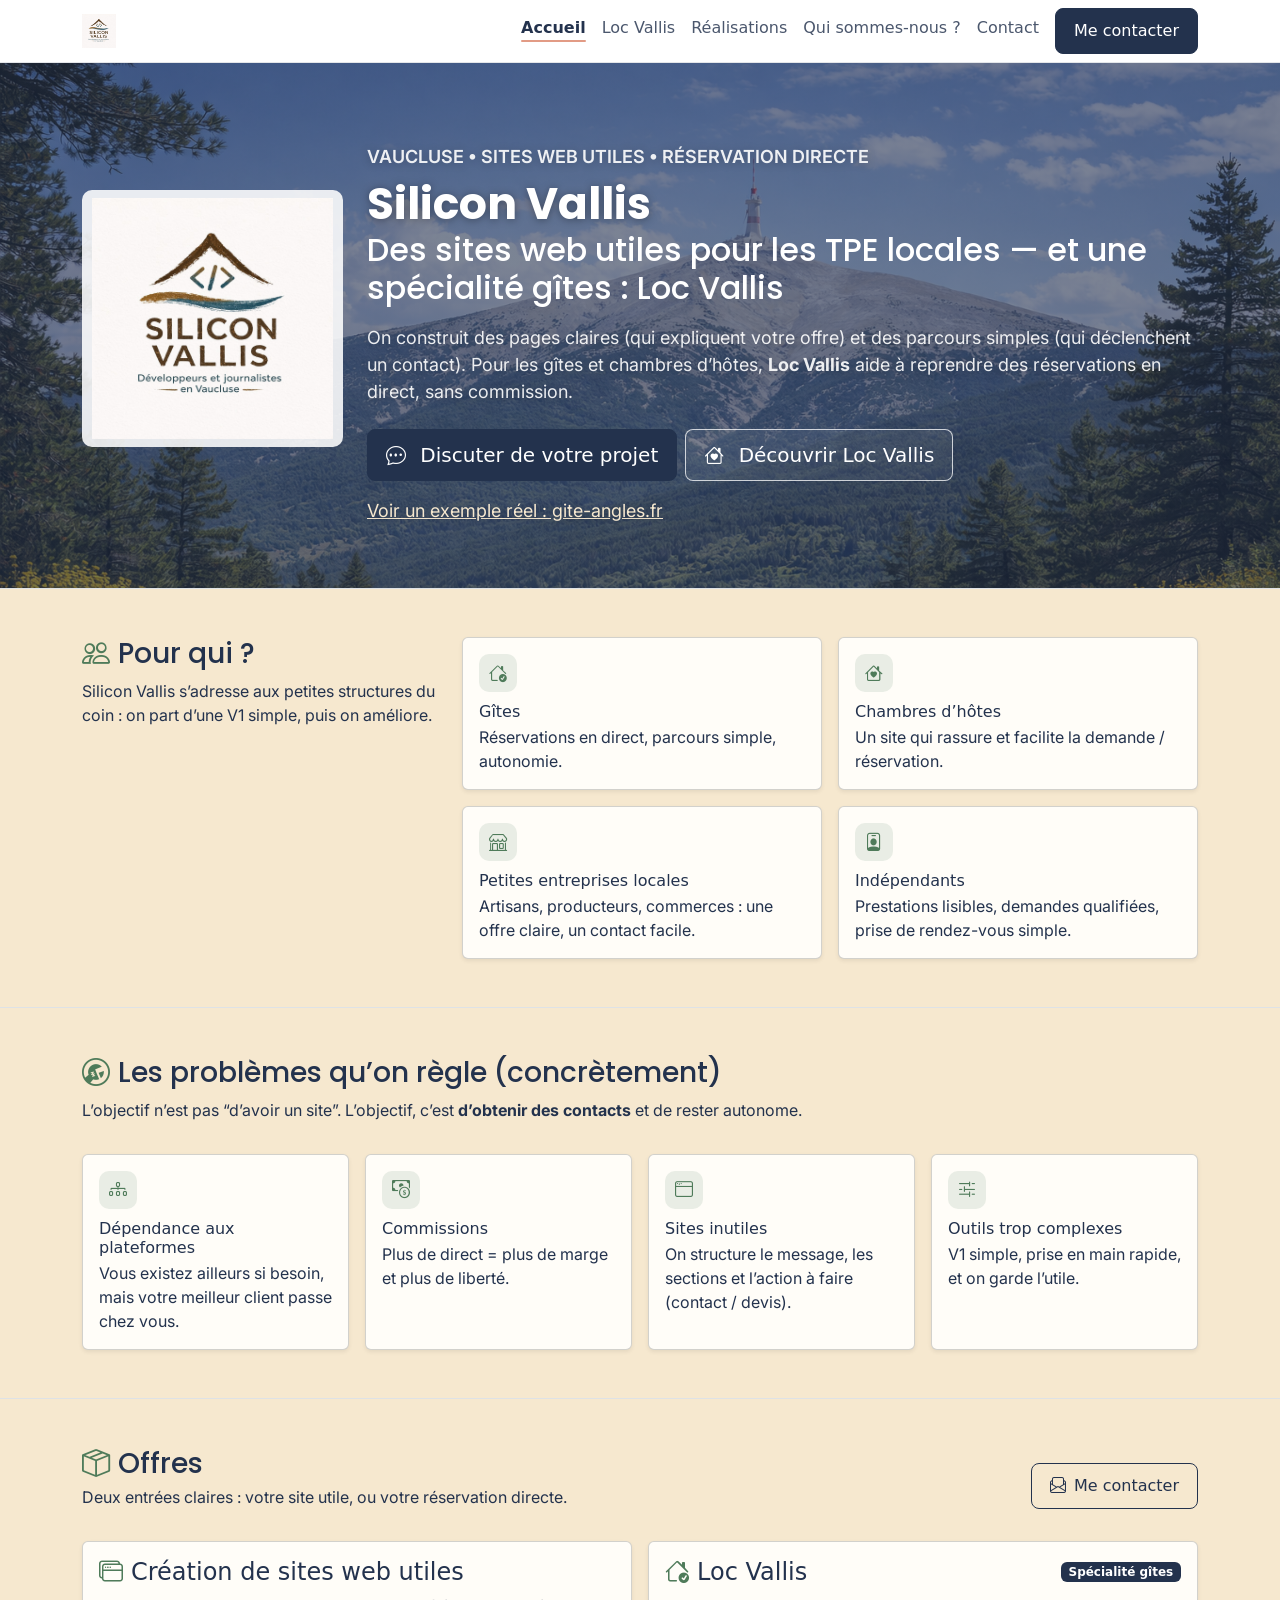
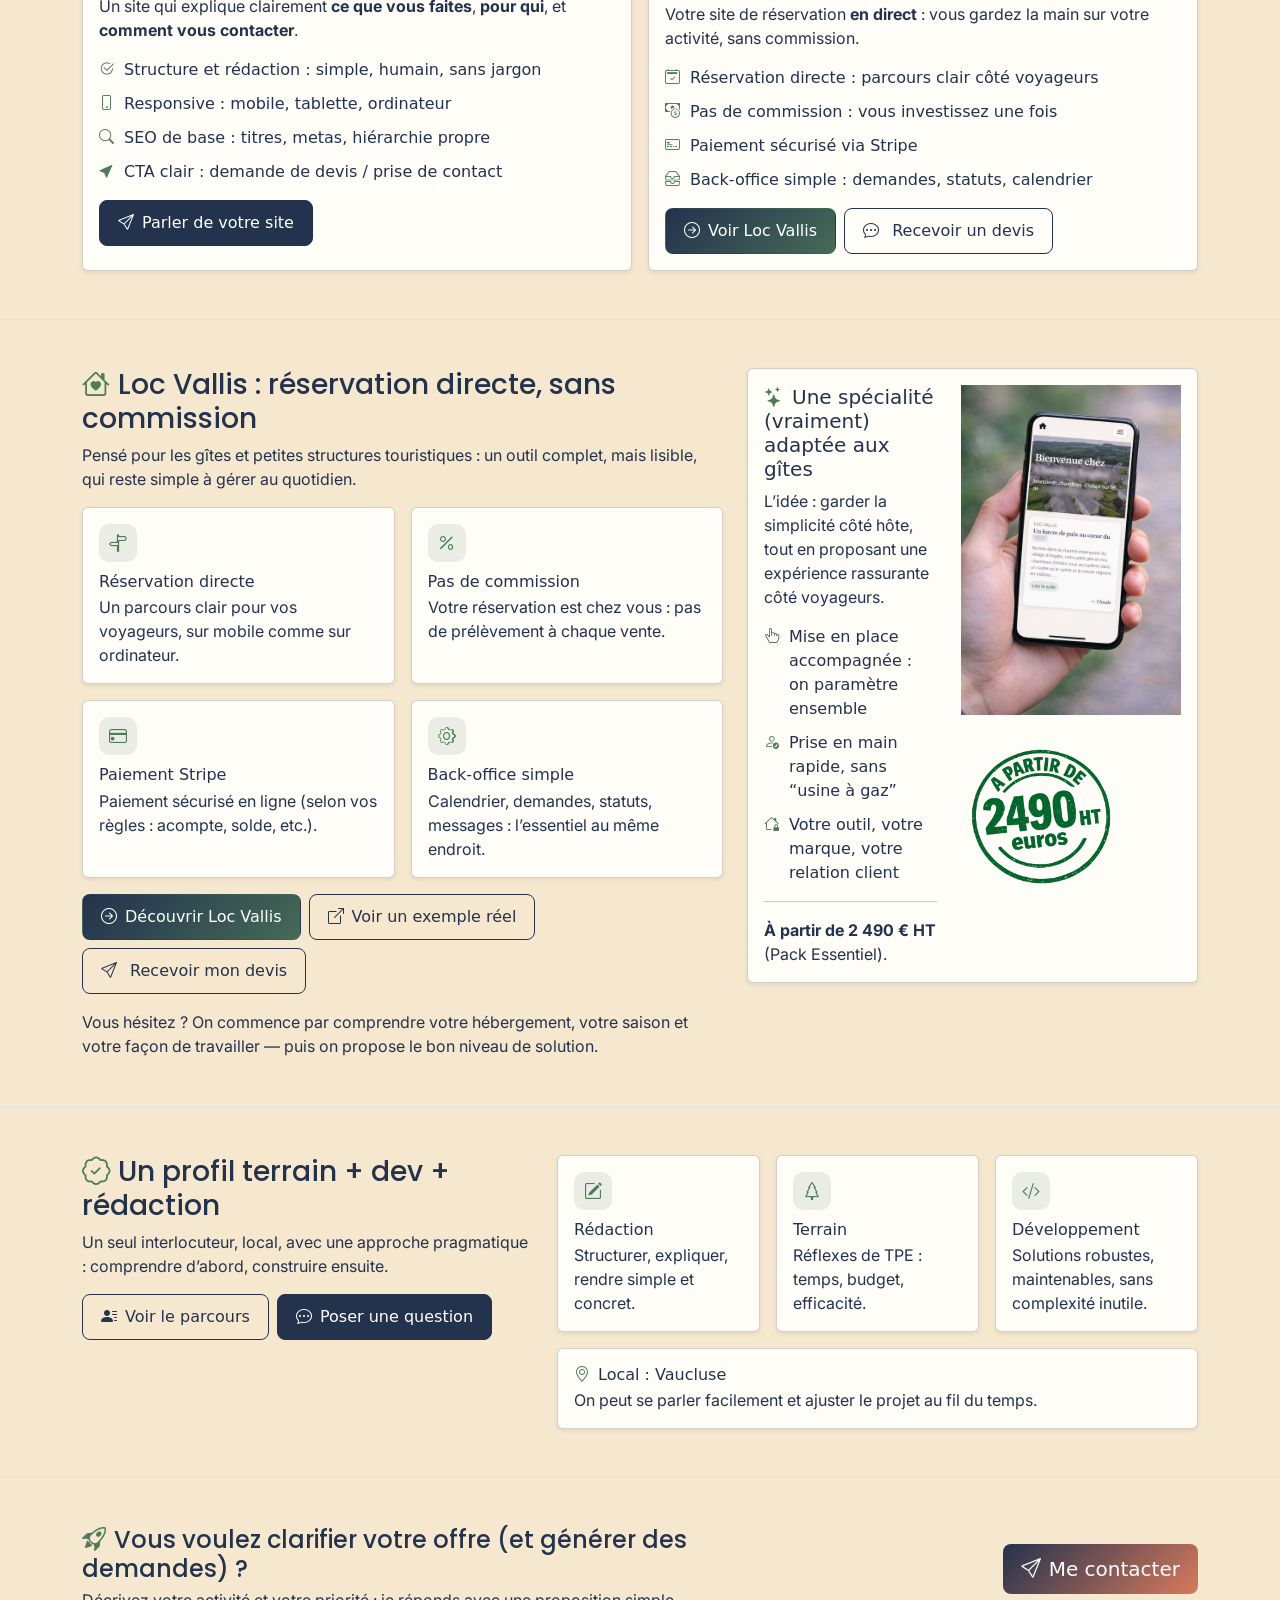
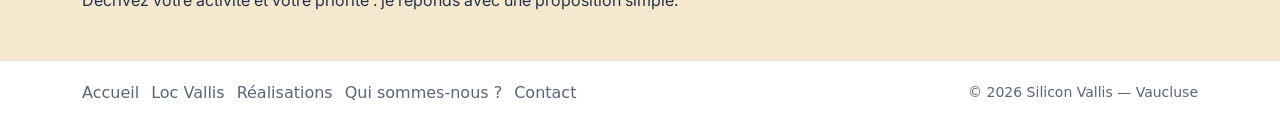
==== index.html @ 4d50f7c8 "chore: harmonise nav/footer et CTA" ====
<!doctype html>
<html lang="fr">
  <head>
    <meta charset="utf-8" />
    <meta name="viewport" content="width=device-width, initial-scale=1" />

    <title>Silicon Vallis — sites web utiles & réservation directe (Vaucluse)</title>
    <meta
      name="description"
      content="Silicon Vallis (Vaucluse) : création de sites web utiles pour TPE locales + Loc Vallis, solution de réservation directe pour gîtes (sans commission)." />

    <meta property="og:title" content="Silicon Vallis" />
    <meta
      property="og:description"
      content="Sites web utiles pour TPE locales (Vaucluse) + Loc Vallis : réservation directe pour gîtes, sans commission." />
    <meta property="og:type" content="website" />

    <!-- Choix structurant (V1) : site statique multi-pages en Bootstrap, sans build ni framework. -->
    <link
      href="https://cdn.jsdelivr.net/npm/bootstrap@5.3.3/dist/css/bootstrap.min.css"
      rel="stylesheet" />
    <link
      href="https://cdn.jsdelivr.net/npm/bootstrap-icons@1.11.3/font/bootstrap-icons.min.css"
      rel="stylesheet" />
    <link rel="stylesheet" href="./assets/styles.css" />
    <script defer src="./assets/main.js"></script>
  </head>
  <body>
    <a class="skip-link" href="#contenu">Aller au contenu</a>

    <!-- NAVBAR (UI kit Le Wagon) -->
    <header class="sticky-top js-site-header">
      <div class="navbar navbar-expand-sm navbar-light navbar-lewagon" aria-label="Navigation principale">
        <div class="container">
          <a class="navbar-brand" href="./index.html" aria-label="Silicon Vallis (accueil)">
            <img src="./images/logo_v2.jpg" alt="Silicon Vallis" width="140" height="34" decoding="async" />
          </a>

          <button
            class="navbar-toggler"
            type="button"
            data-bs-toggle="collapse"
            data-bs-target="#navbarSupportedContent"
            aria-controls="navbarSupportedContent"
            aria-expanded="false"
            aria-label="Ouvrir le menu">
            <span class="navbar-toggler-icon"></span>
          </button>

          <div class="collapse navbar-collapse" id="navbarSupportedContent">
            <ul class="navbar-nav ms-auto">
              <li class="nav-item"><a class="nav-link active" aria-current="page" href="./index.html">Accueil</a></li>
              <li class="nav-item"><a class="nav-link" href="./loc-vallis/index.html">Loc Vallis</a></li>
              <li class="nav-item"><a class="nav-link" href="./realisations/index.html">Réalisations</a></li>
              <li class="nav-item"><a class="nav-link" href="./qui-sommes-nous/index.html">Qui sommes-nous ?</a></li>
              <li class="nav-item"><a class="nav-link" href="./contact/index.html">Contact</a></li>
              <li class="nav-item ms-sm-2">
                <a class="btn btn-flat" href="./contact/index.html">Me contacter</a>
              </li>
            </ul>
          </div>
        </div>
      </div>
    </header>

    <main id="contenu">
      <!-- 1) HERO -->
      <section
        class="banner sv-hero"
        style="background-image: linear-gradient(rgba(var(--sv-ink-rgb),0.60), rgba(var(--sv-ink-rgb),0.60)), url('./images/ventoux-banner.png');">
        <div class="container">
          <div class="row align-items-center g-4">
            <div class="col-lg-3">
              <img class="banner-logo sv-reveal--hero" src="./images/logo_v2.jpg" alt="Silicon Vallis" width="220" height="56" decoding="async" />
            </div>
            <div class="col-lg-9">
              <p class="text-uppercase small fw-semibold mb-2 sv-reveal--hero">Vaucluse • sites web utiles • réservation directe</p>
              <h1 class="sv-reveal--hero">Silicon Vallis</h1>
              <h2 class="sv-reveal--hero">Des sites web utiles pour les TPE locales — et une spécialité gîtes : Loc Vallis</h2>
              <p class="sv-reveal--hero">
                On construit des pages claires (qui expliquent votre offre) et des parcours simples (qui déclenchent un contact).
                Pour les gîtes et chambres d’hôtes, <strong>Loc Vallis</strong> aide à reprendre des réservations en direct, sans commission.
              </p>
              <div class="d-flex gap-2 flex-wrap sv-reveal--hero">
                <a class="btn btn-flat btn-lg" href="./contact/index.html">
                  <i class="bi bi-chat-dots sv-btn-icon" aria-hidden="true"></i>
                  Discuter de votre projet
                </a>
                <a class="btn btn-ghost btn-lg" href="./loc-vallis/index.html">
                  <i class="bi bi-house-heart sv-btn-icon" aria-hidden="true"></i>
                  Découvrir Loc Vallis
                </a>
              </div>
              <p class="sv-reveal--hero mb-0">
                <a class="link-light" href="https://www.gite-angles.fr/" target="_blank" rel="noreferrer">Voir un exemple réel : gite-angles.fr</a>
              </p>
            </div>
          </div>
        </div>
      </section>

      <!-- 2) POUR QUI -->
      <section class="py-5 bg-light border-top border-bottom sv-reveal-on-scroll" aria-label="Pour qui">
        <div class="container">
          <div class="row g-4 align-items-start">
            <div class="col-lg-4">
              <h2 class="h3 mb-2"><i class="bi bi-people sv-section-icon" aria-hidden="true"></i>Pour qui ?</h2>
              <p class="text-secondary mb-0">
                Silicon Vallis s’adresse aux petites structures du coin : on part d’une V1 simple, puis on améliore.
              </p>
            </div>
            <div class="col-lg-8">
              <div class="row g-3">
                <div class="col-12 col-sm-6">
                  <div class="card h-100 shadow-sm sv-hover-card">
                    <div class="card-body">
                      <div class="sv-proof-icon"><i class="bi bi-house-check" aria-hidden="true"></i></div>
                      <h3 class="h6 mb-1">Gîtes</h3>
                      <p class="text-secondary mb-0">Réservations en direct, parcours simple, autonomie.</p>
                    </div>
                  </div>
                </div>
                <div class="col-12 col-sm-6">
                  <div class="card h-100 shadow-sm sv-hover-card">
                    <div class="card-body">
                      <div class="sv-proof-icon"><i class="bi bi-house-heart" aria-hidden="true"></i></div>
                      <h3 class="h6 mb-1">Chambres d’hôtes</h3>
                      <p class="text-secondary mb-0">Un site qui rassure et facilite la demande / réservation.</p>
                    </div>
                  </div>
                </div>
                <div class="col-12 col-sm-6">
                  <div class="card h-100 shadow-sm sv-hover-card">
                    <div class="card-body">
                      <div class="sv-proof-icon"><i class="bi bi-shop" aria-hidden="true"></i></div>
                      <h3 class="h6 mb-1">Petites entreprises locales</h3>
                      <p class="text-secondary mb-0">Artisans, producteurs, commerces : une offre claire, un contact facile.</p>
                    </div>
                  </div>
                </div>
                <div class="col-12 col-sm-6">
                  <div class="card h-100 shadow-sm sv-hover-card">
                    <div class="card-body">
                      <div class="sv-proof-icon"><i class="bi bi-person-badge" aria-hidden="true"></i></div>
                      <h3 class="h6 mb-1">Indépendants</h3>
                      <p class="text-secondary mb-0">Prestations lisibles, demandes qualifiées, prise de rendez-vous simple.</p>
                    </div>
                  </div>
                </div>
              </div>
            </div>
          </div>
        </div>
      </section>

      <!-- 3) PROBLÈMES RÉSOLUS -->
      <section class="py-5 sv-reveal-on-scroll" aria-label="Problèmes résolus">
        <div class="container">
          <h2 class="h3"><i class="bi bi-wrench-adjustable-circle sv-section-icon" aria-hidden="true"></i>Les problèmes qu’on règle (concrètement)</h2>
          <p class="text-secondary mb-0">
            L’objectif n’est pas “d’avoir un site”. L’objectif, c’est <strong>d’obtenir des contacts</strong> et de rester autonome.
          </p>

          <div class="row g-3 mt-3" aria-label="Problèmes">
            <div class="col-12 col-md-6 col-lg-3">
              <div class="card h-100 shadow-sm sv-hover-card">
                <div class="card-body">
                  <div class="sv-proof-icon"><i class="bi bi-diagram-3" aria-hidden="true"></i></div>
                  <h3 class="h6 mb-1">Dépendance aux plateformes</h3>
                  <p class="text-secondary mb-0">Vous existez ailleurs si besoin, mais votre meilleur client passe chez vous.</p>
                </div>
              </div>
            </div>
            <div class="col-12 col-md-6 col-lg-3">
              <div class="card h-100 shadow-sm sv-hover-card">
                <div class="card-body">
                  <div class="sv-proof-icon"><i class="bi bi-cash-coin" aria-hidden="true"></i></div>
                  <h3 class="h6 mb-1">Commissions</h3>
                  <p class="text-secondary mb-0">Plus de direct = plus de marge et plus de liberté.</p>
                </div>
              </div>
            </div>
            <div class="col-12 col-md-6 col-lg-3">
              <div class="card h-100 shadow-sm sv-hover-card">
                <div class="card-body">
                  <div class="sv-proof-icon"><i class="bi bi-window" aria-hidden="true"></i></div>
                  <h3 class="h6 mb-1">Sites inutiles</h3>
                  <p class="text-secondary mb-0">On structure le message, les sections et l’action à faire (contact / devis).</p>
                </div>
              </div>
            </div>
            <div class="col-12 col-md-6 col-lg-3">
              <div class="card h-100 shadow-sm sv-hover-card">
                <div class="card-body">
                  <div class="sv-proof-icon"><i class="bi bi-sliders2" aria-hidden="true"></i></div>
                  <h3 class="h6 mb-1">Outils trop complexes</h3>
                  <p class="text-secondary mb-0">V1 simple, prise en main rapide, et on garde l’utile.</p>
                </div>
              </div>
            </div>
          </div>
        </div>
      </section>

      <!-- 4) OFFRES -->
      <section class="py-5 bg-light border-top border-bottom sv-reveal-on-scroll" aria-label="Offres">
        <div class="container">
          <div class="d-flex flex-column flex-lg-row align-items-start align-items-lg-end justify-content-between gap-2">
            <div>
              <h2 class="h3 mb-1"><i class="bi bi-box-seam sv-section-icon" aria-hidden="true"></i>Offres</h2>
              <p class="text-secondary mb-0">Deux entrées claires : votre site utile, ou votre réservation directe.</p>
            </div>
            <a class="btn btn-ghost" href="./contact/index.html"><i class="bi bi-envelope-paper sv-btn-icon" aria-hidden="true"></i>Me contacter</a>
          </div>

          <div class="row g-3 mt-3" aria-label="Offres">
            <div class="col-lg-6">
              <div class="card h-100 shadow-sm sv-hover-card">
                <div class="card-body">
                  <h3 class="h4"><i class="bi bi-window-stack sv-section-icon" aria-hidden="true"></i>Création de sites web utiles</h3>
                  <p class="text-secondary">
                    Un site qui explique clairement <strong>ce que vous faites</strong>, <strong>pour qui</strong>, et <strong>comment vous contacter</strong>.
                  </p>
                  <ul class="mb-3 sv-icon-list">
                    <li><i class="bi bi-check2-circle" aria-hidden="true"></i><span>Structure et rédaction : simple, humain, sans jargon</span></li>
                    <li><i class="bi bi-phone" aria-hidden="true"></i><span>Responsive : mobile, tablette, ordinateur</span></li>
                    <li><i class="bi bi-search" aria-hidden="true"></i><span>SEO de base : titres, metas, hiérarchie propre</span></li>
                    <li><i class="bi bi-cursor-fill" aria-hidden="true"></i><span>CTA clair : demande de devis / prise de contact</span></li>
                  </ul>
                  <a class="btn btn-flat" href="./contact/index.html"><i class="bi bi-send sv-btn-icon" aria-hidden="true"></i>Parler de votre site</a>
                </div>
              </div>
            </div>

            <div class="col-lg-6">
              <div class="card h-100 shadow-sm sv-hover-card">
                <div class="card-body">
                  <div class="d-flex align-items-center justify-content-between gap-3 flex-wrap">
                    <h3 class="h4 mb-0"><i class="bi bi-house-check sv-section-icon" aria-hidden="true"></i>Loc Vallis</h3>
                    <span class="badge text-bg-primary">Spécialité gîtes</span>
                  </div>
                  <p class="text-secondary mt-3">
                    Votre site de réservation <strong>en direct</strong> : vous gardez la main sur votre activité, sans commission.
                  </p>
                  <ul class="mb-3 sv-icon-list">
                    <li><i class="bi bi-calendar2-check" aria-hidden="true"></i><span>Réservation directe : parcours clair côté voyageurs</span></li>
                    <li><i class="bi bi-cash-coin" aria-hidden="true"></i><span>Pas de commission : vous investissez une fois</span></li>
                    <li><i class="bi bi-credit-card-2-front" aria-hidden="true"></i><span>Paiement sécurisé via Stripe</span></li>
                    <li><i class="bi bi-inboxes" aria-hidden="true"></i><span>Back-office simple : demandes, statuts, calendrier</span></li>
                  </ul>
                  <div class="d-flex gap-2 flex-wrap">
                    <a class="btn btn-flat btn-loc-vallis" href="./loc-vallis/index.html"><i class="bi bi-arrow-right-circle sv-btn-icon" aria-hidden="true"></i>Voir Loc Vallis</a>
                    <a
                      class="btn btn-ghost"
                      href="./contact/index.html?activity=G%C3%AEte%20/%20h%C3%A9bergement&message=Bonjour%2C%20je%20souhaite%20en%20savoir%20plus%20sur%20Loc%20Vallis%20(et%20obtenir%20un%20devis).">
                      <i class="bi bi-chat-dots sv-btn-icon" aria-hidden="true"></i>
                      Recevoir un devis
                    </a>
                  </div>
                </div>
              </div>
            </div>
          </div>
        </div>
      </section>

      <!-- 5) SECTION FORTE LOC VALLIS -->
      <section class="py-5 sv-reveal-on-scroll" aria-label="Loc Vallis">
        <div class="container">
          <div class="row g-4 align-items-start">
            <div class="col-lg-7">
              <h2 class="h3"><i class="bi bi-house-heart sv-section-icon" aria-hidden="true"></i>Loc Vallis : réservation directe, sans commission</h2>
              <p class="text-secondary">
                Pensé pour les gîtes et petites structures touristiques : un outil complet, mais lisible, qui reste simple à gérer au quotidien.
              </p>

              <div class="row g-3" aria-label="Bénéfices Loc Vallis">
                <div class="col-md-6">
                  <div class="card h-100 shadow-sm sv-hover-card">
                    <div class="card-body">
                      <div class="sv-proof-icon"><i class="bi bi-signpost-split" aria-hidden="true"></i></div>
                      <h3 class="h6 mb-1">Réservation directe</h3>
                      <p class="text-secondary mb-0">Un parcours clair pour vos voyageurs, sur mobile comme sur ordinateur.</p>
                    </div>
                  </div>
                </div>
                <div class="col-md-6">
                  <div class="card h-100 shadow-sm sv-hover-card">
                    <div class="card-body">
                      <div class="sv-proof-icon"><i class="bi bi-percent" aria-hidden="true"></i></div>
                      <h3 class="h6 mb-1">Pas de commission</h3>
                      <p class="text-secondary mb-0">Votre réservation est chez vous : pas de prélèvement à chaque vente.</p>
                    </div>
                  </div>
                </div>
                <div class="col-md-6">
                  <div class="card h-100 shadow-sm sv-hover-card">
                    <div class="card-body">
                      <div class="sv-proof-icon"><i class="bi bi-credit-card" aria-hidden="true"></i></div>
                      <h3 class="h6 mb-1">Paiement Stripe</h3>
                      <p class="text-secondary mb-0">Paiement sécurisé en ligne (selon vos règles : acompte, solde, etc.).</p>
                    </div>
                  </div>
                </div>
                <div class="col-md-6">
                  <div class="card h-100 shadow-sm sv-hover-card">
                    <div class="card-body">
                      <div class="sv-proof-icon"><i class="bi bi-gear" aria-hidden="true"></i></div>
                      <h3 class="h6 mb-1">Back-office simple</h3>
                      <p class="text-secondary mb-0">Calendrier, demandes, statuts, messages : l’essentiel au même endroit.</p>
                    </div>
                  </div>
                </div>
              </div>

              <div class="d-flex gap-2 flex-wrap mt-3">
                <a class="btn btn-flat btn-loc-vallis" href="./loc-vallis/index.html"><i class="bi bi-arrow-right-circle sv-btn-icon" aria-hidden="true"></i>Découvrir Loc Vallis</a>
                <a class="btn btn-ghost" href="https://www.gite-angles.fr/" target="_blank" rel="noreferrer"><i class="bi bi-box-arrow-up-right sv-btn-icon" aria-hidden="true"></i>Voir un exemple réel</a>
                <a
                  class="btn btn-ghost"
                  href="./contact/index.html?activity=G%C3%AEte%20/%20h%C3%A9bergement&message=Bonjour%2C%20je%20souhaite%20un%20devis%20pour%20Loc%20Vallis%20(achat%20one-shot%2C%20sans%20commission).">
                  <i class="bi bi-send sv-btn-icon" aria-hidden="true"></i>
                  Recevoir mon devis
                </a>
              </div>
              <p class="text-secondary mt-3 mb-0">
                Vous hésitez ? On commence par comprendre votre hébergement, votre saison et votre façon de travailler — puis on propose le bon niveau de solution.
              </p>
            </div>

            <div class="col-lg-5">
              <div class="card h-100 shadow-sm sv-hover-card">
                <div class="card-body">
                  <div class="d-flex flex-column flex-sm-row gap-4 align-items-start">
                    <div class="flex-grow-1">
                      <h3 class="h5"><i class="bi bi-stars sv-section-icon" aria-hidden="true"></i>Une spécialité (vraiment) adaptée aux gîtes</h3>
                      <p class="text-secondary">
                        L’idée : garder la simplicité côté hôte, tout en proposant une expérience rassurante côté voyageurs.
                      </p>
                      <ul class="mb-0 sv-icon-list">
                        <li><i class="bi bi-hand-index-thumb" aria-hidden="true"></i><span>Mise en place accompagnée : on paramètre ensemble</span></li>
                        <li><i class="bi bi-person-check" aria-hidden="true"></i><span>Prise en main rapide, sans “usine à gaz”</span></li>
                        <li><i class="bi bi-house-lock" aria-hidden="true"></i><span>Votre outil, votre marque, votre relation client</span></li>
                      </ul>
                      <hr />
                      <p class="text-secondary mb-0"><strong>À partir de 2 490 € HT</strong> (Pack Essentiel).</p>
                    </div>

                    <div class="flex-shrink-0 align-self-center align-self-sm-start">
                      <img
                        class="loc-vallis-phone img-fluid"
                        src="./images/smartphone.png"
                        alt="Aperçu mobile de Loc Vallis"
                        loading="lazy"
                        decoding="async" />

                      <img
                        class="loc-vallis-stamp mt-4"
                        src="./images/tampon_2490.png"
                        alt="2490€ — Pack Essentiel Loc Vallis"
                        loading="lazy"
                        decoding="async" />
                    </div>
                  </div>
                </div>
              </div>
            </div>
          </div>
        </div>
      </section>

      <!-- 6) CRÉDIBILITÉ -->
      <section class="py-5 bg-light border-top border-bottom sv-reveal-on-scroll" aria-label="Crédibilité">
        <div class="container">
          <div class="row g-4 align-items-start">
            <div class="col-lg-5">
              <h2 class="h3 mb-2"><i class="bi bi-patch-check sv-section-icon" aria-hidden="true"></i>Un profil terrain + dev + rédaction</h2>
              <p class="text-secondary mb-3">
                Un seul interlocuteur, local, avec une approche pragmatique : comprendre d’abord, construire ensuite.
              </p>
              <div class="d-flex gap-2 flex-wrap">
                <a class="btn btn-ghost" href="./qui-sommes-nous/index.html"><i class="bi bi-person-lines-fill sv-btn-icon" aria-hidden="true"></i>Voir le parcours</a>
                <a class="btn btn-flat" href="./contact/index.html"><i class="bi bi-chat-dots sv-btn-icon" aria-hidden="true"></i>Poser une question</a>
              </div>
            </div>
            <div class="col-lg-7">
              <div class="row g-3" aria-label="Preuves">
                <div class="col-md-4">
                  <div class="card h-100 shadow-sm sv-hover-card">
                    <div class="card-body">
                      <div class="sv-proof-icon"><i class="bi bi-pencil-square" aria-hidden="true"></i></div>
                      <h3 class="h6 mb-1">Rédaction</h3>
                      <p class="text-secondary mb-0">Structurer, expliquer, rendre simple et concret.</p>
                    </div>
                  </div>
                </div>
                <div class="col-md-4">
                  <div class="card h-100 shadow-sm sv-hover-card">
                    <div class="card-body">
                      <div class="sv-proof-icon"><i class="bi bi-tree" aria-hidden="true"></i></div>
                      <h3 class="h6 mb-1">Terrain</h3>
                      <p class="text-secondary mb-0">Réflexes de TPE : temps, budget, efficacité.</p>
                    </div>
                  </div>
                </div>
                <div class="col-md-4">
                  <div class="card h-100 shadow-sm sv-hover-card">
                    <div class="card-body">
                      <div class="sv-proof-icon"><i class="bi bi-code-slash" aria-hidden="true"></i></div>
                      <h3 class="h6 mb-1">Développement</h3>
                      <p class="text-secondary mb-0">Solutions robustes, maintenables, sans complexité inutile.</p>
                    </div>
                  </div>
                </div>
              </div>
              <div class="card shadow-sm mt-3 sv-hover-card">
                <div class="card-body">
                  <h3 class="h6 mb-1"><i class="bi bi-geo-alt sv-section-icon" aria-hidden="true"></i>Local : Vaucluse</h3>
                  <p class="text-secondary mb-0">On peut se parler facilement et ajuster le projet au fil du temps.</p>
                </div>
              </div>
            </div>
          </div>
        </div>
      </section>

      <!-- 7) CTA FINAL -->
      <section class="py-5 sv-reveal-on-scroll" aria-label="Contact">
        <div class="container">
          <div class="row align-items-center g-3">
            <div class="col-lg-8">
              <h2 class="h4 mb-1"><i class="bi bi-rocket-takeoff sv-section-icon" aria-hidden="true"></i>Vous voulez clarifier votre offre (et générer des demandes) ?</h2>
              <p class="text-secondary mb-0">Décrivez votre activité et votre priorité : je réponds avec une proposition simple.</p>
            </div>
            <div class="col-lg-4 text-lg-end">
              <a class="btn btn-gradient btn-lg" href="./contact/index.html"><i class="bi bi-send sv-btn-icon" aria-hidden="true"></i>Me contacter</a>
            </div>
          </div>
        </div>
      </section>
    </main>

    <div class="sv-mobile-cta d-lg-none" aria-label="Action rapide">
      <a class="btn btn-gradient btn-lg w-100" href="./contact/index.html">
        <i class="bi bi-send sv-btn-icon" aria-hidden="true"></i>
        Me contacter
      </a>
    </div>

    <!-- FOOTER (UI kit Le Wagon) -->
    <footer class="footer">
      <div class="container d-flex flex-column flex-md-row justify-content-between align-items-center gap-2">
        <div class="footer-links">
          <a href="./index.html">Accueil</a>
          <a href="./loc-vallis/index.html">Loc Vallis</a>
          <a href="./realisations/index.html">Réalisations</a>
          <a href="./qui-sommes-nous/index.html">Qui sommes-nous ?</a>
          <a href="./contact/index.html">Contact</a>
        </div>
        <div class="footer-copyright">© <span id="year"></span> Silicon Vallis — Vaucluse</div>
      </div>
    </footer>

    <script src="https://cdn.jsdelivr.net/npm/bootstrap@5.3.3/dist/js/bootstrap.bundle.min.js"></script>
  </body>
</html>
---- assets/styles.css ----
@import url('https://fonts.googleapis.com/css2?family=Inter:wght@400;500;700&family=Poppins:wght@600;700&display=swap');

/*
  UI kit Le Wagon (adaptation statique)
  - On reprend les noms de classes / structures du UI kit.
  - On garde Bootstrap (CDN) comme base.
  - On ne “copie-colle” pas la CSS du Wagon : on implémente une V1 équivalente, simple et maintenable.
*/

/* ===============
   Palette (Provence & pro)
   4 couleurs : encre / olive / terre cuite / sable
   On mappe la palette sur les variables Bootstrap.
   =============== */

:root {
  --sv-ink: #23324d;
  --sv-olive: #4f7b5a;
  --sv-terracotta: #d87a5c;
  --sv-sand: #f6e8cf;
  --sv-card-bg: #fffdf8;

  --sv-ink-rgb: 35, 50, 77;
  --sv-olive-rgb: 79, 123, 90;
  --sv-terracotta-rgb: 216, 122, 92;
  --sv-sand-rgb: 246, 232, 207;

  --bs-primary: var(--sv-ink);
  --bs-primary-rgb: var(--sv-ink-rgb);
  --bs-secondary: var(--sv-olive);
  --bs-secondary-rgb: var(--sv-olive-rgb);
  --bs-info: var(--sv-terracotta);
  --bs-info-rgb: var(--sv-terracotta-rgb);

  --bs-body-bg: var(--sv-sand);
  --bs-body-color: var(--sv-ink);

  /* Utilitaires Bootstrap fréquents */
  --bs-light: var(--sv-sand);
  --bs-light-rgb: var(--sv-sand-rgb);
  --bs-secondary-color: rgba(var(--sv-ink-rgb), 0.72);
  --bs-secondary-color-rgb: var(--sv-ink-rgb);

  --bs-link-color: var(--sv-ink);
  --bs-link-hover-color: var(--sv-terracotta);
}

body {
  background: var(--bs-body-bg);
  color: var(--bs-body-color);
}

html {
  scroll-behavior: smooth;
}

.text-secondary {
  color: var(--sv-ink) !important;
}

.card {
  background-color: var(--sv-card-bg);
}

p {
  font-family: 'Inter', sans-serif;
}

h1,
h2 {
  font-family: 'Poppins', sans-serif;
}

/* ===============
   Accessibilité
   =============== */

.skip-link {
  position: absolute;
  left: -9999px;
  top: 8px;
  background: #fff;
  color: var(--bs-body-color);
  padding: 8px 10px;
  border-radius: 10px;
  z-index: 1000;
}

.skip-link:focus {
  left: 12px;
}

/* ===============
   Navbar (navbar-lewagon)
   =============== */

.navbar-lewagon {
  justify-content: space-between;
  background: #fff;
  border-bottom: 1px solid rgba(var(--sv-ink-rgb), 0.12);
  transition:
    background-color 180ms ease,
    box-shadow 180ms ease,
    border-color 180ms ease,
    backdrop-filter 180ms ease;
}

.js-site-header.is-scrolled .navbar-lewagon {
  background: rgba(255, 253, 248, 0.92);
  backdrop-filter: blur(10px);
  box-shadow: 0 8px 22px rgba(var(--sv-ink-rgb), 0.08);
  border-bottom-color: rgba(var(--sv-ink-rgb), 0.08);
}

.navbar-lewagon .navbar-collapse {
  flex-grow: 0;
}

.navbar-lewagon .navbar-brand img {
  width: auto;
  height: 34px;
  display: block;
}

.navbar-lewagon .nav-link {
  position: relative;
  color: rgba(var(--sv-ink-rgb), 0.82);
  transition: color 140ms ease;
}

.navbar-lewagon .nav-link:hover,
.navbar-lewagon .nav-link:focus-visible {
  color: var(--bs-link-hover-color);
}

.navbar-lewagon .nav-link.active,
.navbar-lewagon .nav-link[aria-current='page'] {
  color: var(--sv-ink);
  font-weight: 600;
}

.navbar-lewagon .nav-link.active::after,
.navbar-lewagon .nav-link[aria-current='page']::after {
  content: '';
  position: absolute;
  left: 0.5rem;
  right: 0.5rem;
  bottom: 0.35rem;
  height: 2px;
  border-radius: 999px;
  background: rgba(var(--sv-terracotta-rgb), 0.75);
}

/* ===============
   Banner
   =============== */

.banner {
  background-size: cover;
  background-position: top center;
  padding: 64px 0;
  color: #fff;
}

.banner h1 {
  margin: 0;
  font-size: clamp(28px, 4vw, 44px);
  font-weight: 700;
  text-shadow: 0 1px 8px rgba(0, 0, 0, 0.35);
}

.banner p {
  font-size: 18px;
  color: rgba(255, 255, 255, 0.9);
  margin-top: 16px;
  margin-bottom: 24px;
  text-shadow: 0 1px 8px rgba(0, 0, 0, 0.25);
}

.banner .banner-logo {
  width: 100%;
  height: auto;
  max-width: 100%;
  display: block;
  margin-bottom: 14px;
  border-radius: 10px;
  background: rgba(255, 255, 255, 0.88);
  padding: 8px 10px;
}

.sv-reveal--hero,
.sv-reveal-on-scroll {
  opacity: 0;
  transform: translateY(18px);
  transition:
    opacity 500ms ease,
    transform 500ms ease;
  will-change: opacity, transform;
}

.sv-is-visible {
  opacity: 1;
  transform: translateY(0);
}

.sv-hero .sv-reveal--hero:nth-of-type(1) {
  transition-delay: 40ms;
}

.sv-hero .sv-reveal--hero:nth-of-type(2) {
  transition-delay: 90ms;
}

.sv-hero .sv-reveal--hero:nth-of-type(3) {
  transition-delay: 140ms;
}

.sv-hero .sv-reveal--hero:nth-of-type(4) {
  transition-delay: 190ms;
}

.sv-hero .sv-reveal--hero:nth-of-type(5) {
  transition-delay: 240ms;
}

@media (max-width: 576px) {
  .banner {
    padding: 44px 0;
  }

  .banner p {
    font-size: 16px;
  }
}

/* ===============
   Buttons
   =============== */

.btn-flat {
  --bs-btn-padding-y: 10px;
  --bs-btn-padding-x: 18px;
  --bs-btn-border-radius: 8px;

  --bs-btn-color: #fff;
  --bs-btn-bg: var(--bs-primary);
  --bs-btn-border-color: var(--bs-primary);

  --bs-btn-hover-color: #fff;
  --bs-btn-hover-bg: rgba(var(--bs-primary-rgb), 0.92);
  --bs-btn-hover-border-color: rgba(var(--bs-primary-rgb), 0.92);

  --bs-btn-active-color: #fff;
  --bs-btn-active-bg: rgba(var(--bs-primary-rgb), 0.88);
  --bs-btn-active-border-color: rgba(var(--bs-primary-rgb), 0.88);

  --bs-btn-disabled-color: #fff;
  --bs-btn-disabled-bg: var(--bs-primary);
  --bs-btn-disabled-border-color: var(--bs-primary);

  transition:
    transform 140ms ease,
    filter 140ms ease,
    box-shadow 140ms ease,
    background-color 140ms ease,
    border-color 140ms ease;
  will-change: transform;
}

.btn-flat:hover,
.btn-flat:focus-visible {
  transform: scale(1.025);
  box-shadow: 0 10px 22px rgba(var(--sv-sand-rgb), 0.28);
  filter: drop-shadow(0 8px 18px rgba(var(--sv-sand-rgb), 0.35));
}

.btn-flat:focus-visible {
  outline: 2px solid rgba(var(--sv-sand-rgb), 0.65);
  outline-offset: 2px;
}

.btn-loc-vallis {
  background-image: linear-gradient(135deg, rgba(var(--sv-ink-rgb), 0.92), rgba(var(--sv-olive-rgb), 0.78));
  border-color: transparent;
}

.btn-loc-vallis:hover,
.btn-loc-vallis:focus-visible,
.btn-loc-vallis:active {
  background-image: linear-gradient(135deg, rgba(var(--sv-ink-rgb), 0.92), rgba(var(--sv-olive-rgb), 0.78));
  border-color: transparent;
}

@media (prefers-reduced-motion: reduce) {
  .btn-flat {
    transition: none;
  }

  .btn-flat:hover {
    transform: none;
  }

  .btn-flat:focus-visible {
    transform: none;
  }
}

.btn-ghost {
  color: var(--bs-primary);
  border: 1px solid var(--bs-primary);
  padding: 10px 18px;
  border-radius: 8px;
  background: transparent;
}

.btn-ghost:hover {
  color: var(--bs-primary);
  background: rgba(var(--sv-ink-rgb), 0.08);
}

/* Variante “sur fond sombre” (banners) */
.banner .btn-ghost {
  color: #fff;
  border-color: rgba(255, 255, 255, 0.75);
  background: rgba(255, 255, 255, 0.06);
}

.banner .btn-ghost:hover {
  color: #fff;
  border-color: rgba(255, 255, 255, 0.95);
  background: rgba(255, 255, 255, 0.14);
}

.btn-gradient {
  color: #fff;
  padding: 10px 18px;
  border-radius: 8px;
  border: 0;
  background-image: linear-gradient(135deg, var(--bs-primary), var(--bs-info));
}

.btn-gradient:hover {
  color: #fff;
  filter: brightness(0.98);
}

/* ===============
   Home: logo à gauche du texte
   =============== */

.sv-logo-lead__logo {
  display: flex;
  align-items: stretch;
}

.sv-logo-lead__img {
  height: 100%;
  width: auto;
  max-width: 200px;
  object-fit: contain;
  border-radius: 10px;
}

@media (max-width: 576px) {
  .sv-logo-lead__logo {
    align-items: center;
  }

  .sv-logo-lead__img {
    height: auto;
    width: 120px;
    max-width: 120px;
  }
}

/* Visuel produit (Loc Vallis) */

.loc-vallis-phone {
  max-width: 220px;
  height: auto;
}

.loc-vallis-stamp {
  display: block;
  width: 160px;
  max-width: 100%;
  height: auto;
  margin: 0;
}

@media (max-width: 576px) {
  .loc-vallis-phone {
    max-width: 180px;
  }

  .loc-vallis-stamp {
    width: 140px;
  }
}

/* Exergue (texte habillé) */

.sv-exergue {
  background: rgba(var(--sv-sand-rgb), 0.55);
  border: 1px solid rgba(var(--sv-ink-rgb), 0.12);
  border-radius: 12px;
  padding: 14px 16px;
  margin: 0 0 16px;
}

.sv-exergue p {
  margin: 0;
  font-style: italic;
  font-weight: 600;
  line-height: 1.35;
  text-align: right;
}

@media (min-width: 768px) {
  .sv-exergue {
    float: right;
    width: 45%;
    max-width: 380px;
    margin: 4px 0 14px 18px;
  }
}

/* Qui sommes-nous : card alignée bas/droite */

.sv-advantage-card {
  width: 100%;
}

/* ===============
   Cards
   =============== */

.cards {
  display: grid;
  grid-template-columns: repeat(4, 1fr);
  gap: 16px;
}

.sv-hover-card,
.card,
.card-product {
  transition:
    transform 180ms ease,
    box-shadow 180ms ease,
    border-color 180ms ease;
}

.sv-hover-card:hover,
.sv-hover-card:focus-within,
.card:hover,
.card:focus-within,
.card-product:hover,
.card-product:focus-within {
  transform: translateY(-4px);
  box-shadow: 0 14px 30px rgba(var(--sv-ink-rgb), 0.12);
}

@media (max-width: 992px) {
  .cards {
    grid-template-columns: repeat(2, 1fr);
  }
}

@media (max-width: 576px) {
  .cards {
    grid-template-columns: 1fr;
  }
}

.card-category {
  background-image: linear-gradient(135deg, rgba(var(--sv-ink-rgb), 0.92), rgba(var(--sv-olive-rgb), 0.78));
  background-size: cover;
  background-position: center;
  height: 140px;
  display: flex;
  justify-content: center;
  align-items: center;
  color: #fff;
  font-size: 18px;
  font-weight: 700;
  border-radius: 12px;
  box-shadow: 0 6px 18px rgba(0, 0, 0, 0.14);
  text-shadow: 0 1px 8px rgba(0, 0, 0, 0.35);
}

.card-product {
  overflow: hidden;
  height: 140px;
  background: var(--sv-card-bg);
  box-shadow: 0 6px 18px rgba(0, 0, 0, 0.08);
  display: flex;
  align-items: center;
  border-radius: 12px;
}

.card-product img {
  height: 100%;
  width: 140px;
  object-fit: cover;
}

.card-product img.img-contain {
  object-fit: contain;
  background: rgba(var(--sv-sand-rgb), 0.55);
}

.sv-locv-accordion .accordion-item,
.sv-locv-accordion .accordion-button,
.sv-locv-accordion .accordion-body {
  background-color: var(--sv-card-bg);
}

.sv-locv-accordion .accordion-item {
  border: 1px solid rgba(var(--sv-ink-rgb), 0.1);
  border-radius: 12px;
}

.sv-locv-accordion .accordion-button {
  color: var(--sv-ink);
  font-weight: 700;
}

.sv-locv-accordion .accordion-button:focus {
  box-shadow: 0 0 0 0.2rem rgba(var(--sv-ink-rgb), 0.15);
}

.sv-locv-accordion .accordion-button:not(.collapsed) {
  color: var(--sv-ink);
}

/* ===============
   Utilitaires
   =============== */

.sv-flip-x {
  transform: scaleX(-1);
  transform-origin: center;
}

.card-product-infos {
  padding: 16px;
}

.card-product-infos h2 {
  font-size: 18px;
  font-weight: 700;
  margin: 0;
}

.card-product-infos p {
  font-size: 14px;
  line-height: 1.4;
  opacity: 0.8;
  margin: 6px 0 0;
}

.sv-featured-pack {
  position: relative;
  border: 2px solid rgba(var(--sv-olive-rgb), 0.45);
  box-shadow: 0 14px 32px rgba(var(--sv-ink-rgb), 0.14);
}

.sv-featured-pack::before {
  content: '';
  position: absolute;
  inset: 0;
  border-radius: inherit;
  background: linear-gradient(180deg, rgba(var(--sv-olive-rgb), 0.08), transparent 34%);
  pointer-events: none;
}

.sv-featured-pack .card-body {
  position: relative;
}

.sv-featured-pack__badge {
  display: inline-flex;
  align-items: center;
  justify-content: center;
  padding: 4px 10px;
  border-radius: 999px;
  background: rgba(var(--sv-olive-rgb), 0.14);
  color: var(--sv-olive);
  font-size: 12px;
  font-weight: 700;
  letter-spacing: 0.02em;
  text-transform: uppercase;
  white-space: nowrap;
}

@media (min-width: 992px) {
  .sv-featured-pack {
    transform: translateY(-10px);
  }
}

.sv-section-icon,
.sv-inline-icon,
.sv-proof-icon,
.sv-pack-icon {
  color: var(--sv-olive);
}

.sv-section-icon {
  margin-right: 8px;
}

.sv-proof-icon {
  display: inline-flex;
  align-items: center;
  justify-content: center;
  width: 38px;
  height: 38px;
  margin-bottom: 10px;
  border-radius: 10px;
  background: rgba(var(--sv-olive-rgb), 0.12);
  font-size: 18px;
}

.sv-icon-list {
  list-style: none;
  padding-left: 0;
}

.sv-icon-list li {
  display: flex;
  align-items: flex-start;
  gap: 10px;
}

.sv-icon-list li + li {
  margin-top: 10px;
}

.sv-icon-list i {
  color: var(--sv-olive);
  font-size: 15px;
  line-height: 1.4;
  margin-top: 1px;
}

.sv-btn-icon {
  margin-right: 8px;
}

.sv-mobile-cta {
  position: fixed;
  left: 12px;
  right: 12px;
  bottom: 12px;
  z-index: 1030;
  opacity: 0;
  transform: translateY(16px);
  pointer-events: none;
  transition:
    opacity 180ms ease,
    transform 180ms ease;
}

.sv-mobile-cta.is-visible {
  opacity: 1;
  transform: translateY(0);
  pointer-events: auto;
}

@media (prefers-reduced-motion: reduce) {
  html {
    scroll-behavior: auto;
  }

  .navbar-lewagon,
  .sv-reveal--hero,
  .sv-reveal-on-scroll,
  .sv-hover-card,
  .card,
  .card-product,
  .sv-mobile-cta,
  .btn-flat {
    transition: none;
  }

  .sv-reveal--hero,
  .sv-reveal-on-scroll {
    opacity: 1;
    transform: none;
  }
}

/* ===============
   Footer
   =============== */

.footer {
  background: #fff;
  display: flex;
  align-items: center;
  justify-content: space-between;
  padding: 20px 16px;
  color: rgba(var(--sv-ink-rgb), 0.75);
  border-top: 1px solid rgba(var(--sv-ink-rgb), 0.12);
}

.footer a {
  color: inherit;
  text-decoration: none;
}

.footer a:hover {
  text-decoration: underline;
}

.footer-links {
  display: flex;
  align-items: center;
  gap: 12px;
}

.footer-copyright {
  font-size: 14px;
}
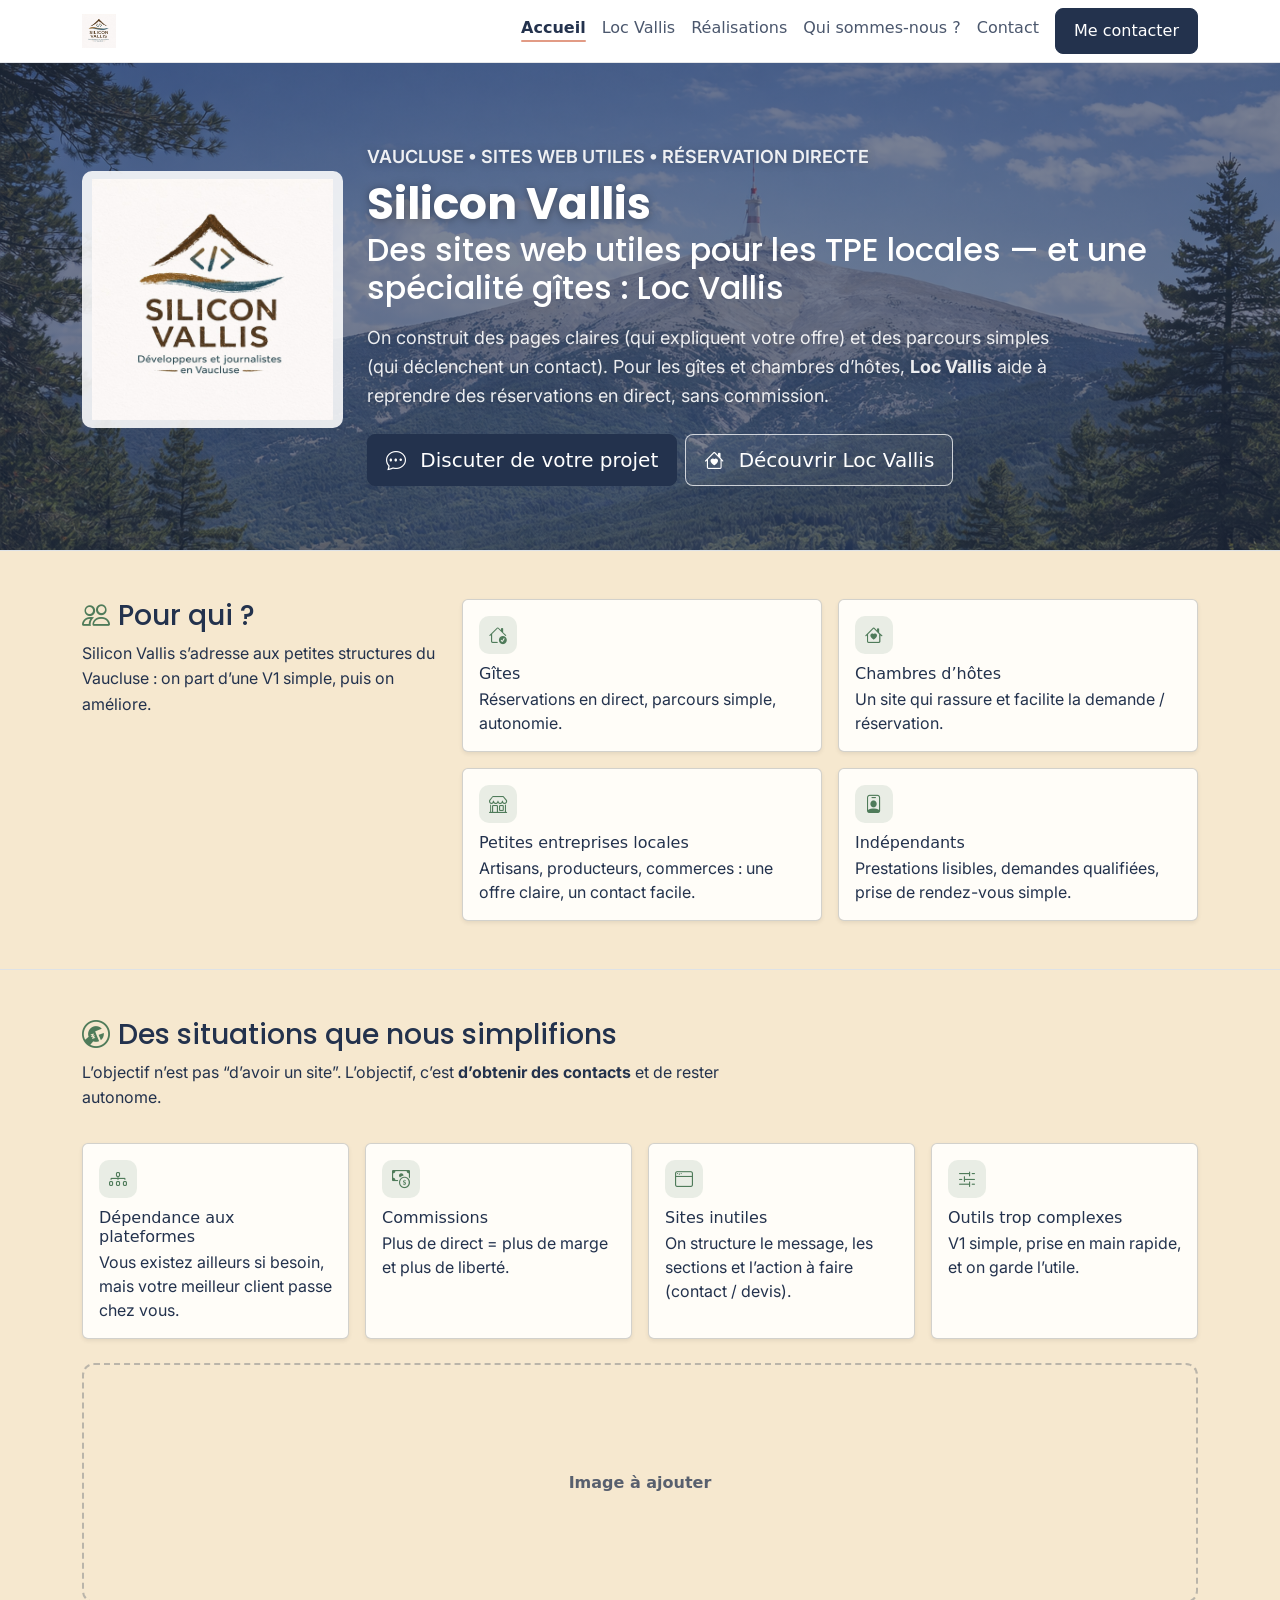
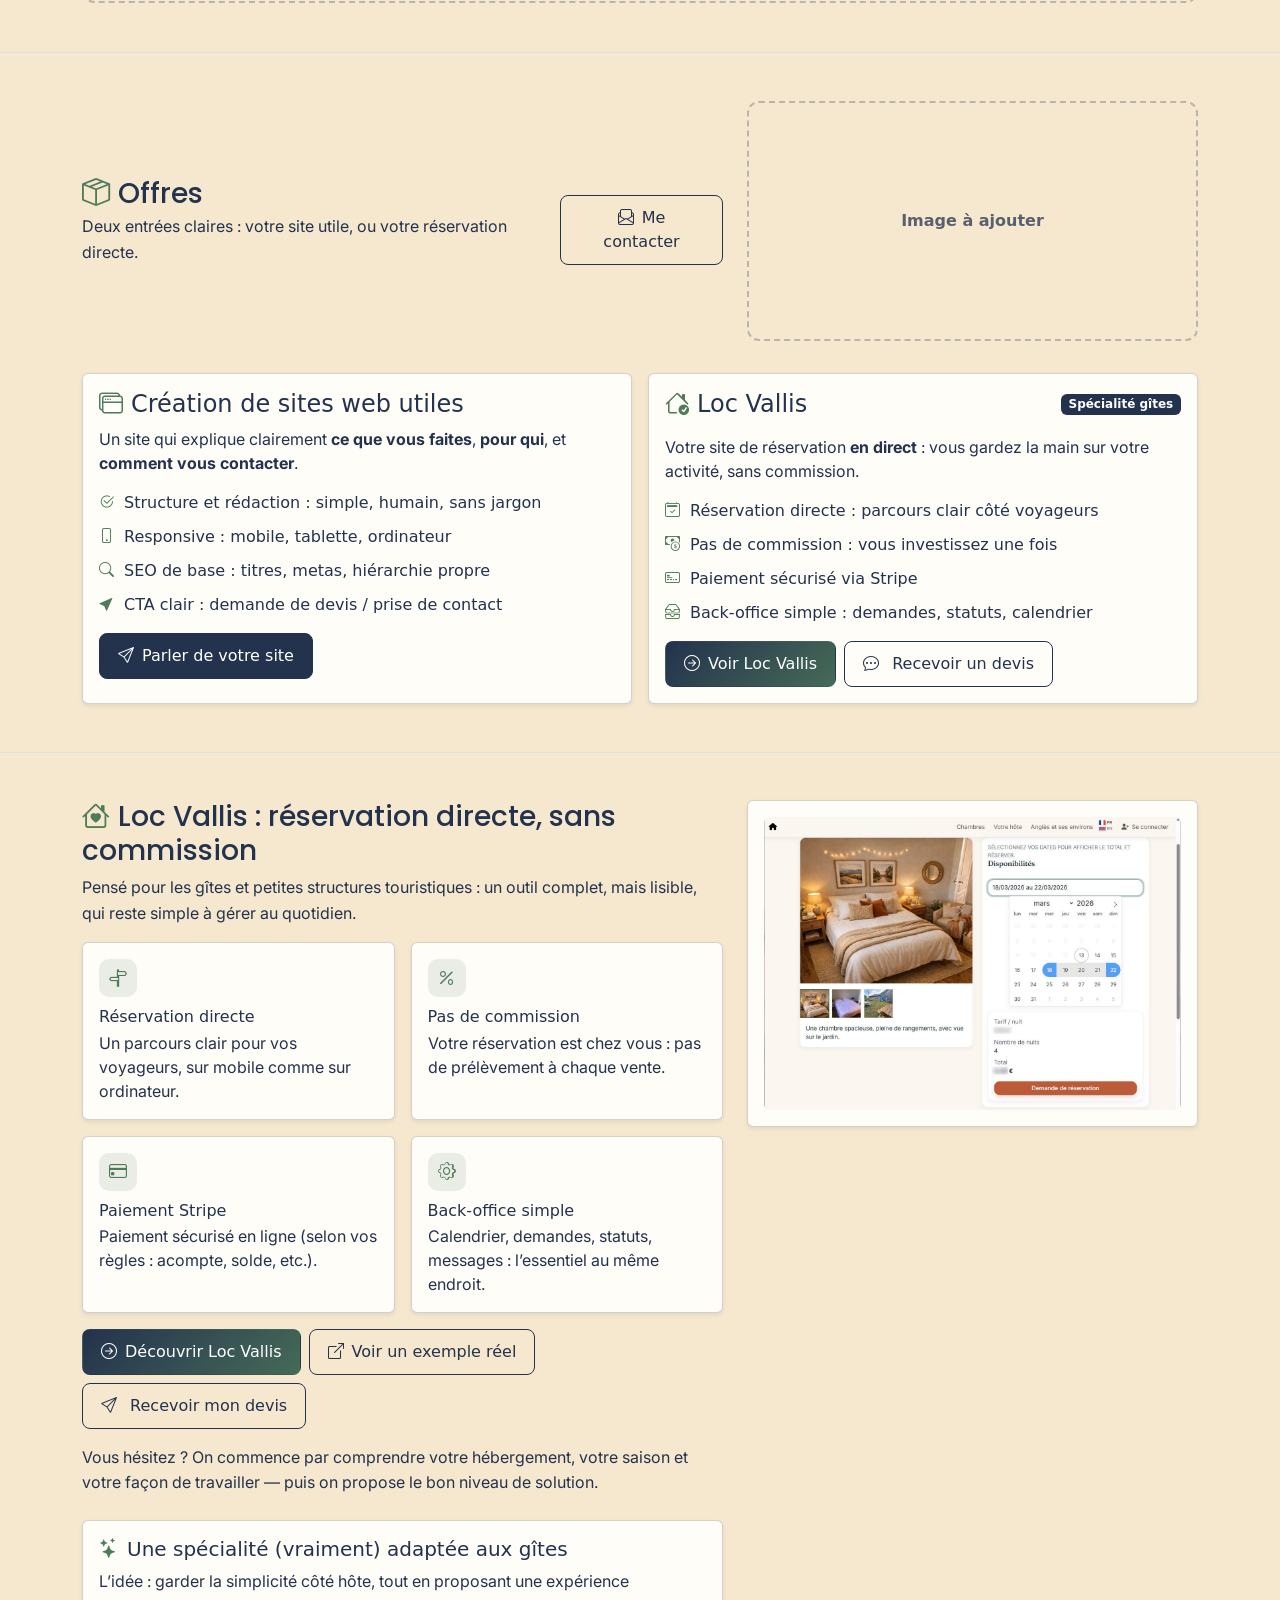
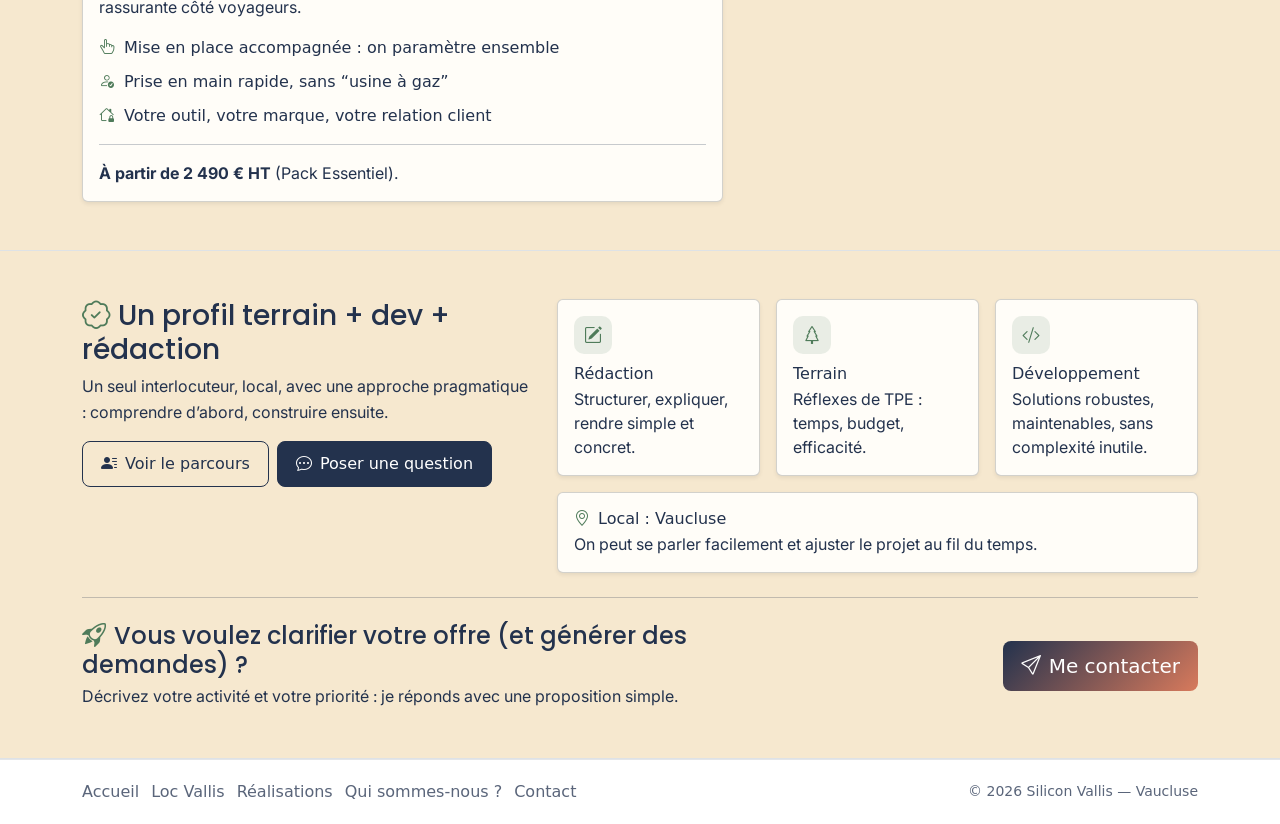
==== commit 0521ab1e: "feat: allège la homepage (rythme visuel) - Fusion crédibilité + contact (6 sections)\n- Ajoute alter" ====
--- a/index.html
+++ b/index.html
@@ -63,7 +63,7 @@
       </div>
     </header>
 
-    <main id="contenu">
+    <main id="contenu" class="sv-home">
       <!-- 1) HERO -->
       <section
         class="banner sv-hero"
@@ -74,39 +74,40 @@
               <img class="banner-logo sv-reveal--hero" src="./images/logo_v2.jpg" alt="Silicon Vallis" width="220" height="56" decoding="async" />
             </div>
             <div class="col-lg-9">
-              <p class="text-uppercase small fw-semibold mb-2 sv-reveal--hero">Vaucluse • sites web utiles • réservation directe</p>
-              <h1 class="sv-reveal--hero">Silicon Vallis</h1>
-              <h2 class="sv-reveal--hero">Des sites web utiles pour les TPE locales — et une spécialité gîtes : Loc Vallis</h2>
-              <p class="sv-reveal--hero">
-                On construit des pages claires (qui expliquent votre offre) et des parcours simples (qui déclenchent un contact).
-                Pour les gîtes et chambres d’hôtes, <strong>Loc Vallis</strong> aide à reprendre des réservations en direct, sans commission.
-              </p>
-              <div class="d-flex gap-2 flex-wrap sv-reveal--hero">
-                <a class="btn btn-flat btn-lg" href="./contact/index.html">
-                  <i class="bi bi-chat-dots sv-btn-icon" aria-hidden="true"></i>
-                  Discuter de votre projet
-                </a>
-                <a class="btn btn-ghost btn-lg" href="./loc-vallis/index.html">
-                  <i class="bi bi-house-heart sv-btn-icon" aria-hidden="true"></i>
-                  Découvrir Loc Vallis
-                </a>
-              </div>
-              <p class="sv-reveal--hero mb-0">
-                <a class="link-light" href="https://www.gite-angles.fr/" target="_blank" rel="noreferrer">Voir un exemple réel : gite-angles.fr</a>
-              </p>
+              <div class="row align-items-center g-4">
+                <div class="col-12">
+                  <p class="text-uppercase small fw-semibold mb-2 sv-reveal--hero">Vaucluse • sites web utiles • réservation directe</p>
+                  <h1 class="sv-reveal--hero">Silicon Vallis</h1>
+                  <h2 class="sv-reveal--hero">Des sites web utiles pour les TPE locales — et une spécialité gîtes : Loc Vallis</h2>
+                  <p class="sv-reveal--hero sv-prose">
+                    On construit des pages claires (qui expliquent votre offre) et des parcours simples (qui déclenchent un contact).
+                    Pour les gîtes et chambres d’hôtes, <strong>Loc Vallis</strong> aide à reprendre des réservations en direct, sans commission.
+                  </p>
+                  <div class="d-flex gap-2 flex-wrap sv-reveal--hero">
+                    <a class="btn btn-flat btn-lg" href="./contact/index.html">
+                      <i class="bi bi-chat-dots sv-btn-icon" aria-hidden="true"></i>
+                      Discuter de votre projet
+                    </a>
+                    <a class="btn btn-ghost btn-lg" href="./loc-vallis/index.html">
+                      <i class="bi bi-house-heart sv-btn-icon" aria-hidden="true"></i>
+                      Découvrir Loc Vallis
+                    </a>
+                  </div>
+                </div>
+              </div>
             </div>
           </div>
         </div>
       </section>
 
       <!-- 2) POUR QUI -->
-      <section class="py-5 bg-light border-top border-bottom sv-reveal-on-scroll" aria-label="Pour qui">
+      <section class="sv-section py-5 bg-light border-top border-bottom sv-reveal-on-scroll" aria-label="Pour qui">
         <div class="container">
           <div class="row g-4 align-items-start">
             <div class="col-lg-4">
               <h2 class="h3 mb-2"><i class="bi bi-people sv-section-icon" aria-hidden="true"></i>Pour qui ?</h2>
-              <p class="text-secondary mb-0">
-                Silicon Vallis s’adresse aux petites structures du coin : on part d’une V1 simple, puis on améliore.
+              <p class="text-secondary mb-0 sv-prose">
+                Silicon Vallis s’adresse aux petites structures du Vaucluse : on part d’une V1 simple, puis on améliore.
               </p>
             </div>
             <div class="col-lg-8">
@@ -154,10 +155,10 @@
       </section>
 
       <!-- 3) PROBLÈMES RÉSOLUS -->
-      <section class="py-5 sv-reveal-on-scroll" aria-label="Problèmes résolus">
-        <div class="container">
-          <h2 class="h3"><i class="bi bi-wrench-adjustable-circle sv-section-icon" aria-hidden="true"></i>Les problèmes qu’on règle (concrètement)</h2>
-          <p class="text-secondary mb-0">
+      <section class="sv-section py-5 sv-reveal-on-scroll" aria-label="Problèmes résolus">
+        <div class="container">
+          <h2 class="h3"><i class="bi bi-wrench-adjustable-circle sv-section-icon" aria-hidden="true"></i>Des situations que nous simplifions</h2>
+          <p class="text-secondary mb-0 sv-prose">
             L’objectif n’est pas “d’avoir un site”. L’objectif, c’est <strong>d’obtenir des contacts</strong> et de rester autonome.
           </p>
 
@@ -199,18 +200,29 @@
               </div>
             </div>
           </div>
+
+          <div class="mt-4">
+            <div class="image-placeholder" aria-label="Image (à ajouter)">Image à ajouter</div>
+          </div>
         </div>
       </section>
 
       <!-- 4) OFFRES -->
-      <section class="py-5 bg-light border-top border-bottom sv-reveal-on-scroll" aria-label="Offres">
-        <div class="container">
-          <div class="d-flex flex-column flex-lg-row align-items-start align-items-lg-end justify-content-between gap-2">
-            <div>
-              <h2 class="h3 mb-1"><i class="bi bi-box-seam sv-section-icon" aria-hidden="true"></i>Offres</h2>
-              <p class="text-secondary mb-0">Deux entrées claires : votre site utile, ou votre réservation directe.</p>
-            </div>
-            <a class="btn btn-ghost" href="./contact/index.html"><i class="bi bi-envelope-paper sv-btn-icon" aria-hidden="true"></i>Me contacter</a>
+      <section class="sv-section py-5 bg-light border-top border-bottom sv-reveal-on-scroll" aria-label="Offres">
+        <div class="container">
+          <div class="row g-4 align-items-center">
+            <div class="col-lg-7">
+              <div class="d-flex flex-column flex-lg-row align-items-start align-items-lg-end justify-content-between gap-2">
+                <div>
+                  <h2 class="h3 mb-1"><i class="bi bi-box-seam sv-section-icon" aria-hidden="true"></i>Offres</h2>
+                  <p class="text-secondary mb-0 sv-prose">Deux entrées claires : votre site utile, ou votre réservation directe.</p>
+                </div>
+                <a class="btn btn-ghost" href="./contact/index.html"><i class="bi bi-envelope-paper sv-btn-icon" aria-hidden="true"></i>Me contacter</a>
+              </div>
+            </div>
+            <div class="col-lg-5">
+              <div class="image-placeholder" aria-label="Image (à ajouter)">Image à ajouter</div>
+            </div>
           </div>
 
           <div class="row g-3 mt-3" aria-label="Offres">
@@ -265,12 +277,12 @@
       </section>
 
       <!-- 5) SECTION FORTE LOC VALLIS -->
-      <section class="py-5 sv-reveal-on-scroll" aria-label="Loc Vallis">
+      <section class="sv-section py-5 sv-reveal-on-scroll" aria-label="Loc Vallis">
         <div class="container">
           <div class="row g-4 align-items-start">
             <div class="col-lg-7">
               <h2 class="h3"><i class="bi bi-house-heart sv-section-icon" aria-hidden="true"></i>Loc Vallis : réservation directe, sans commission</h2>
-              <p class="text-secondary">
+              <p class="text-secondary sv-prose">
                 Pensé pour les gîtes et petites structures touristiques : un outil complet, mais lisible, qui reste simple à gérer au quotidien.
               </p>
 
@@ -323,59 +335,50 @@
                   Recevoir mon devis
                 </a>
               </div>
-              <p class="text-secondary mt-3 mb-0">
+              <p class="text-secondary mt-3 mb-0 sv-prose">
                 Vous hésitez ? On commence par comprendre votre hébergement, votre saison et votre façon de travailler — puis on propose le bon niveau de solution.
               </p>
+
+              <div class="card shadow-sm sv-hover-card mt-4">
+                <div class="card-body">
+                  <h3 class="h5"><i class="bi bi-stars sv-section-icon" aria-hidden="true"></i>Une spécialité (vraiment) adaptée aux gîtes</h3>
+                  <p class="text-secondary sv-prose">
+                    L’idée : garder la simplicité côté hôte, tout en proposant une expérience rassurante côté voyageurs.
+                  </p>
+                  <ul class="mb-0 sv-icon-list">
+                    <li><i class="bi bi-hand-index-thumb" aria-hidden="true"></i><span>Mise en place accompagnée : on paramètre ensemble</span></li>
+                    <li><i class="bi bi-person-check" aria-hidden="true"></i><span>Prise en main rapide, sans “usine à gaz”</span></li>
+                    <li><i class="bi bi-house-lock" aria-hidden="true"></i><span>Votre outil, votre marque, votre relation client</span></li>
+                  </ul>
+                  <hr />
+                  <p class="text-secondary mb-0"><strong>À partir de 2 490 € HT</strong> (Pack Essentiel).</p>
+                </div>
+              </div>
             </div>
 
             <div class="col-lg-5">
               <div class="card h-100 shadow-sm sv-hover-card">
                 <div class="card-body">
-                  <div class="d-flex flex-column flex-sm-row gap-4 align-items-start">
-                    <div class="flex-grow-1">
-                      <h3 class="h5"><i class="bi bi-stars sv-section-icon" aria-hidden="true"></i>Une spécialité (vraiment) adaptée aux gîtes</h3>
-                      <p class="text-secondary">
-                        L’idée : garder la simplicité côté hôte, tout en proposant une expérience rassurante côté voyageurs.
-                      </p>
-                      <ul class="mb-0 sv-icon-list">
-                        <li><i class="bi bi-hand-index-thumb" aria-hidden="true"></i><span>Mise en place accompagnée : on paramètre ensemble</span></li>
-                        <li><i class="bi bi-person-check" aria-hidden="true"></i><span>Prise en main rapide, sans “usine à gaz”</span></li>
-                        <li><i class="bi bi-house-lock" aria-hidden="true"></i><span>Votre outil, votre marque, votre relation client</span></li>
-                      </ul>
-                      <hr />
-                      <p class="text-secondary mb-0"><strong>À partir de 2 490 € HT</strong> (Pack Essentiel).</p>
-                    </div>
-
-                    <div class="flex-shrink-0 align-self-center align-self-sm-start">
-                      <img
-                        class="loc-vallis-phone img-fluid"
-                        src="./images/smartphone.png"
-                        alt="Aperçu mobile de Loc Vallis"
-                        loading="lazy"
-                        decoding="async" />
-
-                      <img
-                        class="loc-vallis-stamp mt-4"
-                        src="./images/tampon_2490.png"
-                        alt="2490€ — Pack Essentiel Loc Vallis"
-                        loading="lazy"
-                        decoding="async" />
-                    </div>
-                  </div>
-                </div>
-              </div>
-            </div>
-          </div>
-        </div>
-      </section>
-
-      <!-- 6) CRÉDIBILITÉ -->
-      <section class="py-5 bg-light border-top border-bottom sv-reveal-on-scroll" aria-label="Crédibilité">
+                  <img
+                    class="img-fluid rounded w-100"
+                    src="./images/capture_locvallis.jpg"
+                    alt="Capture d’écran de Loc Vallis"
+                    loading="lazy"
+                    decoding="async" />
+                </div>
+              </div>
+            </div>
+          </div>
+        </div>
+      </section>
+
+      <!-- 6) CRÉDIBILITÉ & CONTACT -->
+      <section class="sv-section py-5 bg-light border-top border-bottom sv-reveal-on-scroll" aria-label="Crédibilité et contact">
         <div class="container">
           <div class="row g-4 align-items-start">
             <div class="col-lg-5">
               <h2 class="h3 mb-2"><i class="bi bi-patch-check sv-section-icon" aria-hidden="true"></i>Un profil terrain + dev + rédaction</h2>
-              <p class="text-secondary mb-3">
+              <p class="text-secondary mb-3 sv-prose">
                 Un seul interlocuteur, local, avec une approche pragmatique : comprendre d’abord, construire ensuite.
               </p>
               <div class="d-flex gap-2 flex-wrap">
@@ -421,16 +424,13 @@
               </div>
             </div>
           </div>
-        </div>
-      </section>
-
-      <!-- 7) CTA FINAL -->
-      <section class="py-5 sv-reveal-on-scroll" aria-label="Contact">
-        <div class="container">
-          <div class="row align-items-center g-3">
+
+          <hr class="my-4" />
+
+          <div class="row align-items-center g-3" aria-label="Contact">
             <div class="col-lg-8">
               <h2 class="h4 mb-1"><i class="bi bi-rocket-takeoff sv-section-icon" aria-hidden="true"></i>Vous voulez clarifier votre offre (et générer des demandes) ?</h2>
-              <p class="text-secondary mb-0">Décrivez votre activité et votre priorité : je réponds avec une proposition simple.</p>
+              <p class="text-secondary mb-0 sv-prose">Décrivez votre activité et votre priorité : je réponds avec une proposition simple.</p>
             </div>
             <div class="col-lg-4 text-lg-end">
               <a class="btn btn-gradient btn-lg" href="./contact/index.html"><i class="bi bi-send sv-btn-icon" aria-hidden="true"></i>Me contacter</a>
--- a/assets/styles.css
+++ b/assets/styles.css
@@ -370,6 +370,54 @@
     height: auto;
     width: 120px;
     max-width: 120px;
+  }
+}
+
+/* ===============
+   Home : rythme visuel & lisibilité
+   (ciblé sur la homepage via .sv-home)
+   =============== */
+
+.sv-home .sv-section {
+  padding-top: clamp(56px, 6vw, 88px);
+  padding-bottom: clamp(56px, 6vw, 88px);
+}
+
+.sv-home .sv-prose {
+  max-width: 700px;
+  line-height: 1.6;
+}
+
+.image-placeholder {
+  display: grid;
+  place-items: center;
+  min-height: 240px;
+  padding: 18px;
+  border-radius: 12px;
+  border: 2px dashed rgba(var(--sv-ink-rgb), 0.28);
+  background: rgba(var(--sv-sand-rgb), 0.55);
+  color: rgba(var(--sv-ink-rgb), 0.75);
+  text-align: center;
+  font-weight: 600;
+}
+
+.banner .image-placeholder {
+  border-color: rgba(255, 255, 255, 0.55);
+  background: rgba(255, 255, 255, 0.08);
+  color: rgba(255, 255, 255, 0.9);
+}
+
+.image-placeholder--hero {
+  min-height: 280px;
+}
+
+@media (max-width: 576px) {
+  .image-placeholder {
+    min-height: 200px;
+  }
+
+  .image-placeholder--hero {
+    min-height: 220px;
   }
 }
 
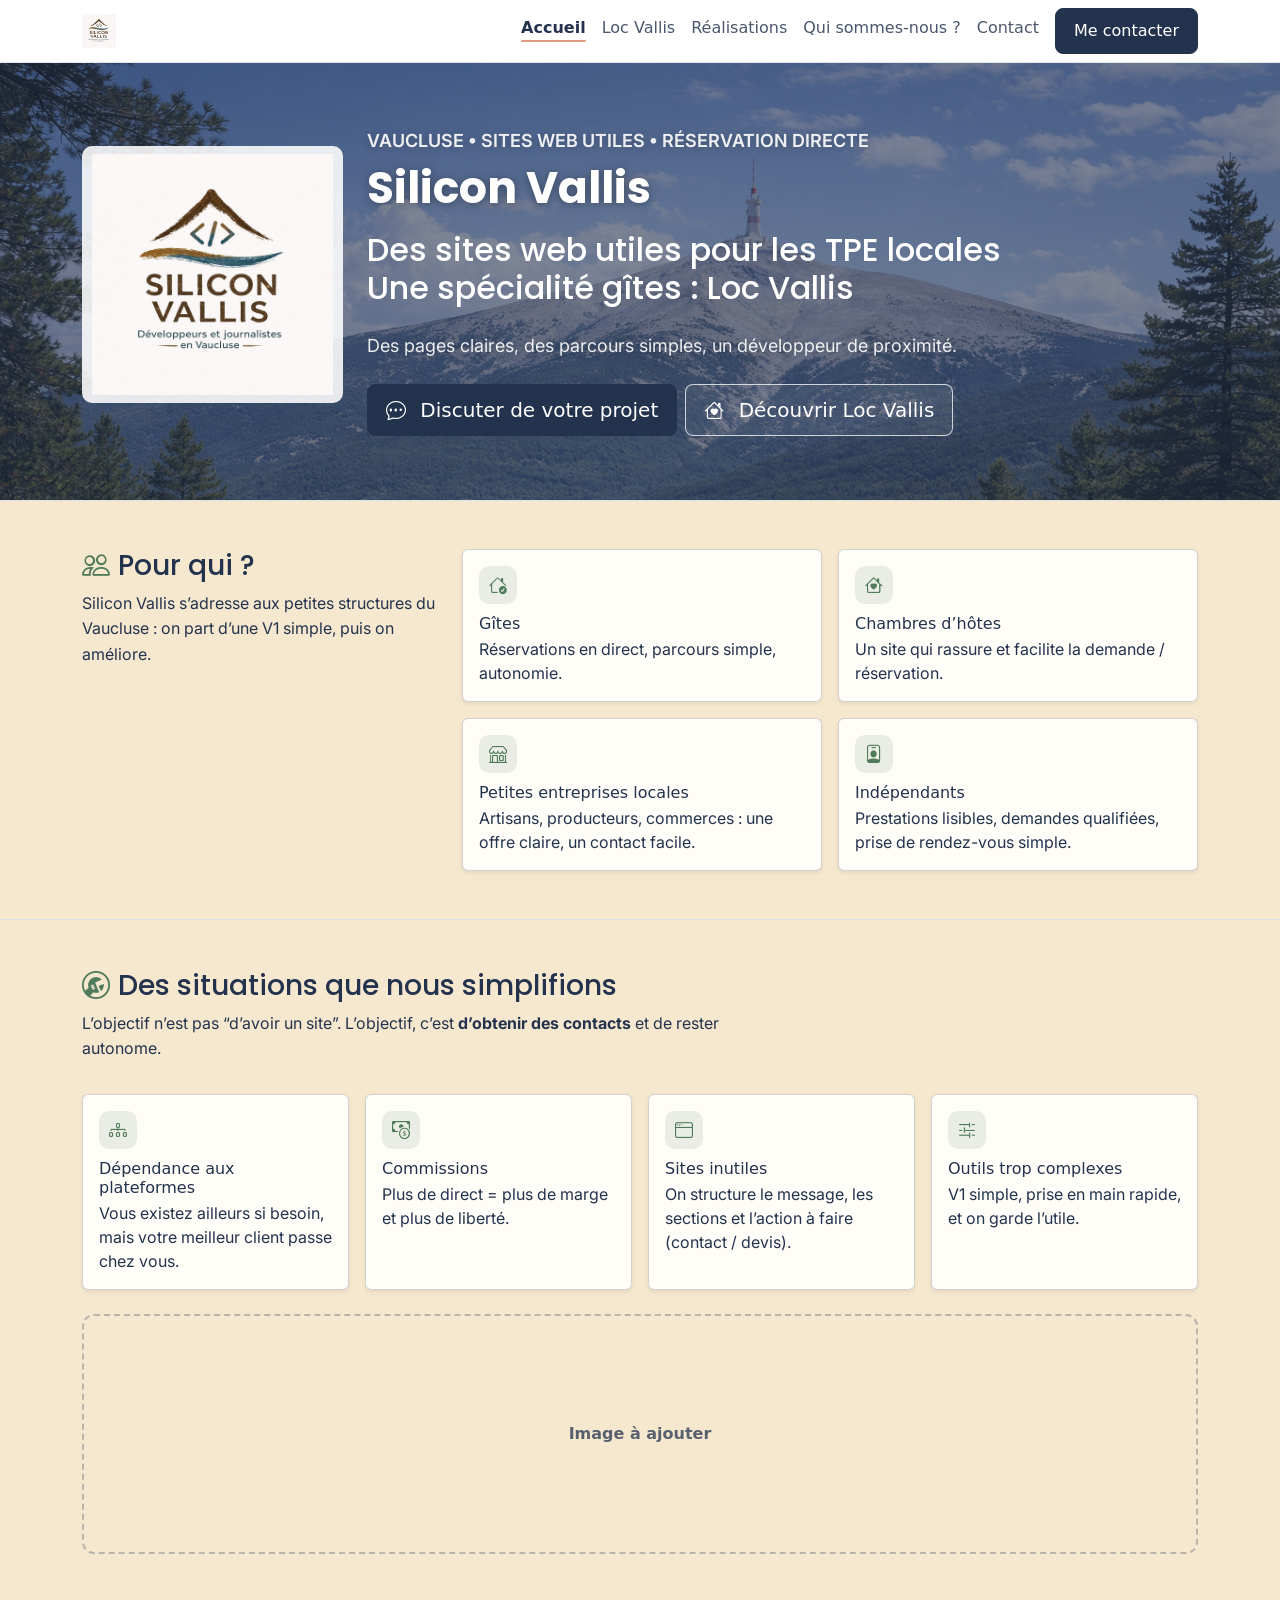
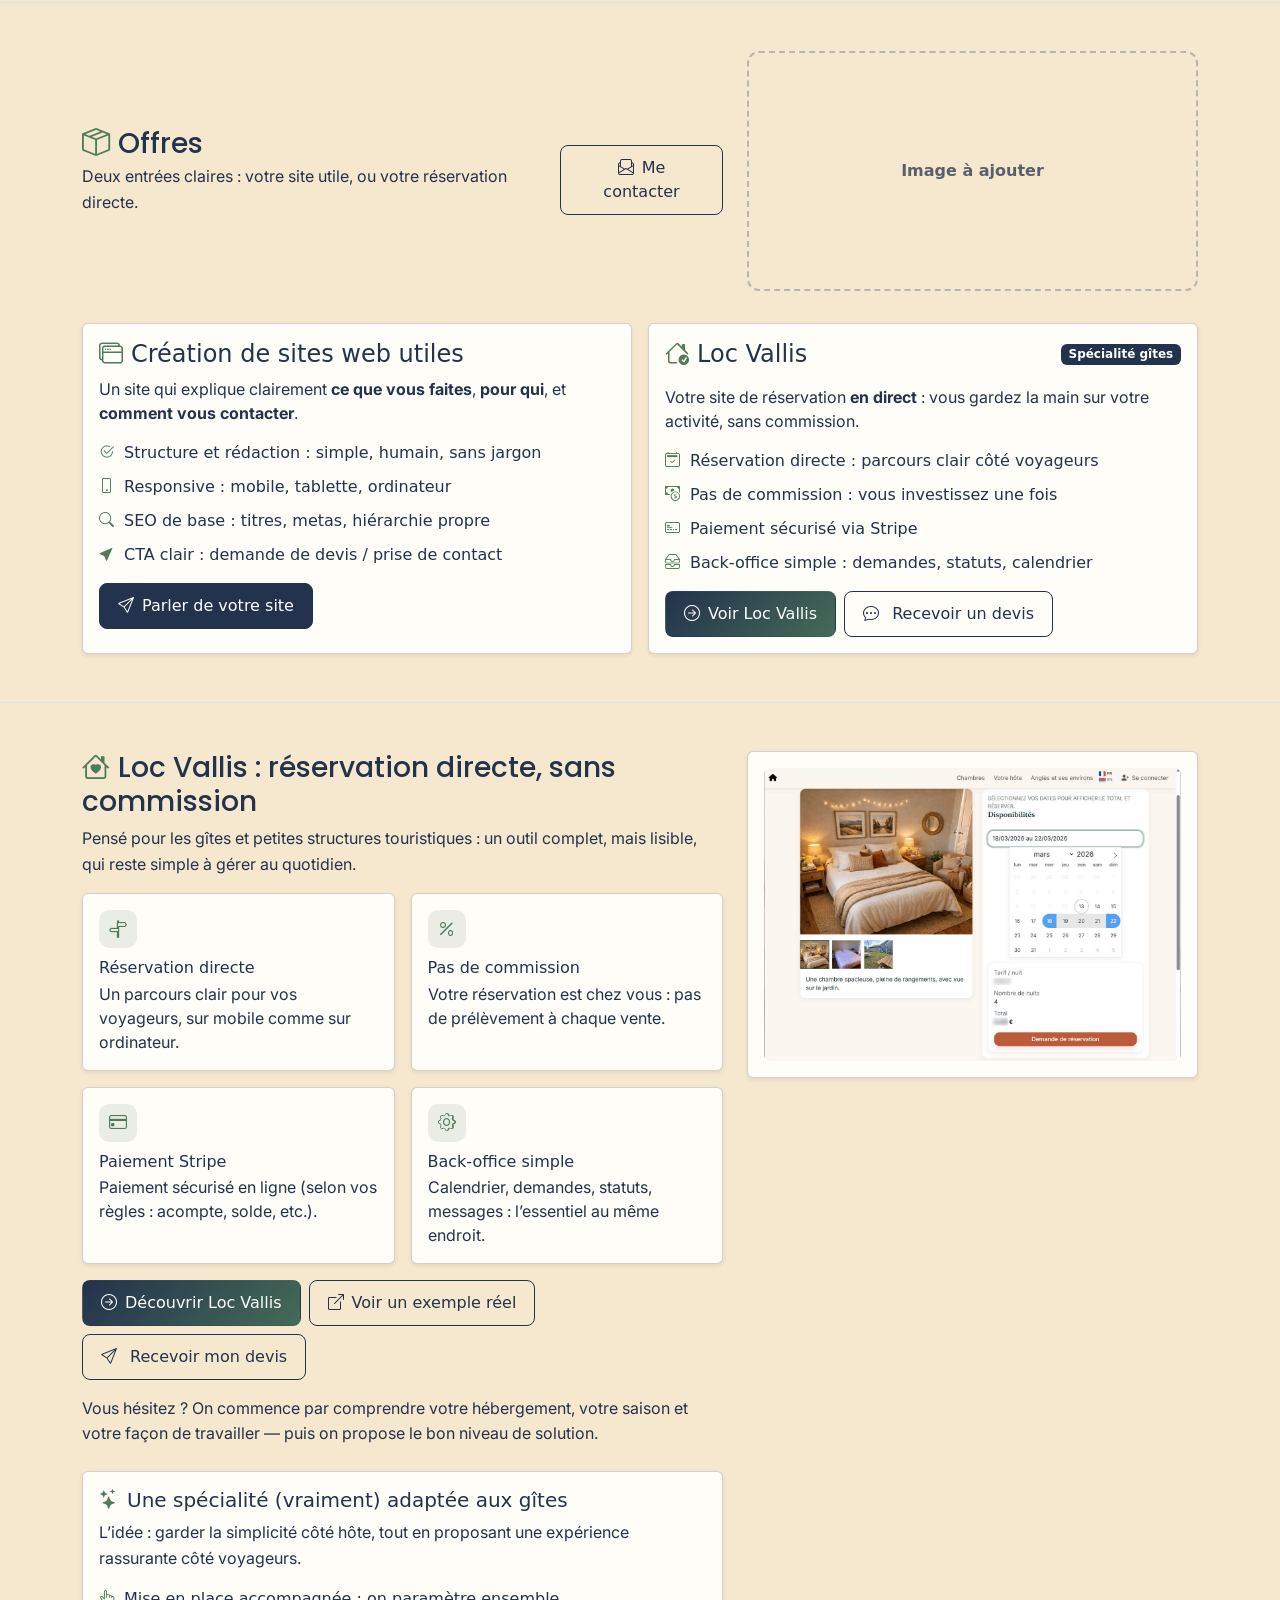
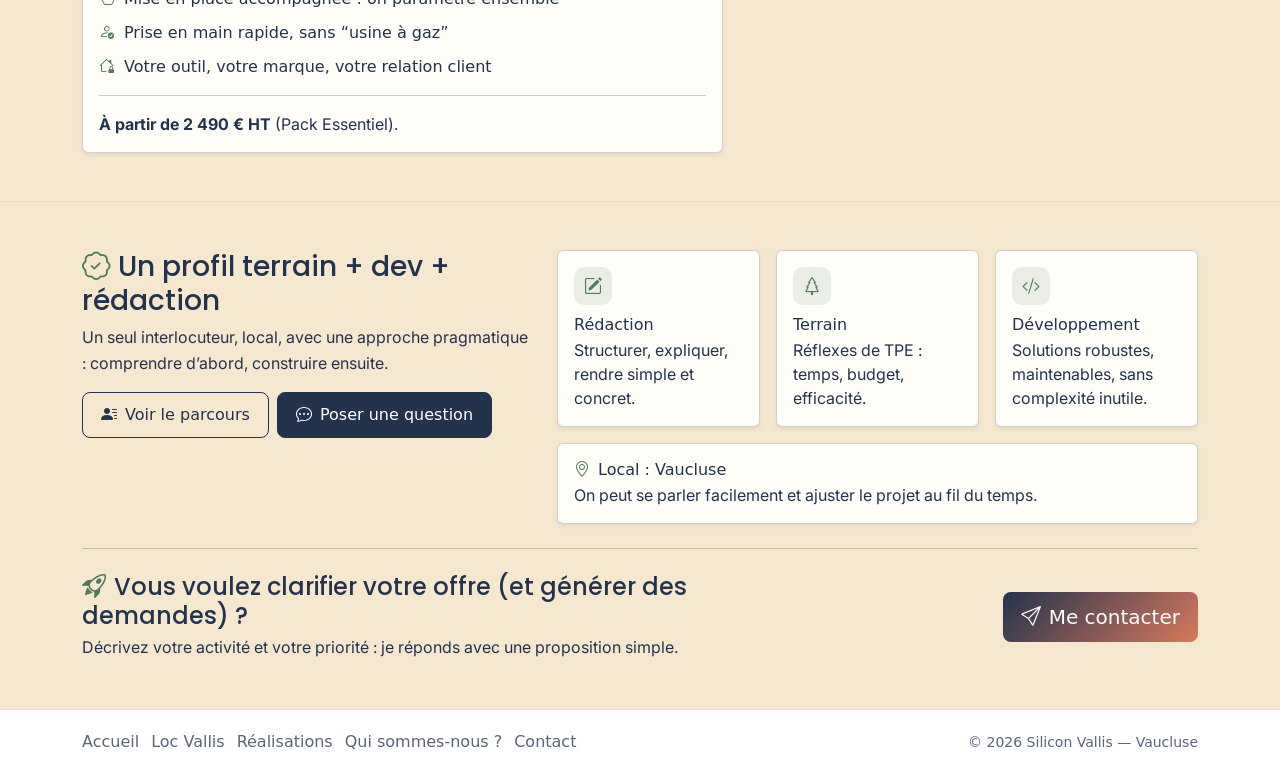
==== commit f4bbaf2e: "chore(home): aère le banner" ====
--- a/index.html
+++ b/index.html
@@ -76,12 +76,11 @@
             <div class="col-lg-9">
               <div class="row align-items-center g-4">
                 <div class="col-12">
-                  <p class="text-uppercase small fw-semibold mb-2 sv-reveal--hero">Vaucluse • sites web utiles • réservation directe</p>
+                  <p class="text-uppercase small fw-semibold mt-0 mb-2 sv-reveal--hero">Vaucluse • sites web utiles • réservation directe</p>
                   <h1 class="sv-reveal--hero">Silicon Vallis</h1>
-                  <h2 class="sv-reveal--hero">Des sites web utiles pour les TPE locales — et une spécialité gîtes : Loc Vallis</h2>
-                  <p class="sv-reveal--hero sv-prose">
-                    On construit des pages claires (qui expliquent votre offre) et des parcours simples (qui déclenchent un contact).
-                    Pour les gîtes et chambres d’hôtes, <strong>Loc Vallis</strong> aide à reprendre des réservations en direct, sans commission.
+                  <h2 class="sv-reveal--hero mt-3">Des sites web utiles pour les TPE locales <br> Une spécialité gîtes : Loc Vallis</h2>
+                  <p class="sv-reveal--hero sv-prose mt-4">
+                    Des pages claires, des parcours simples, un développeur de proximité.
                   </p>
                   <div class="d-flex gap-2 flex-wrap sv-reveal--hero">
                     <a class="btn btn-flat btn-lg" href="./contact/index.html">
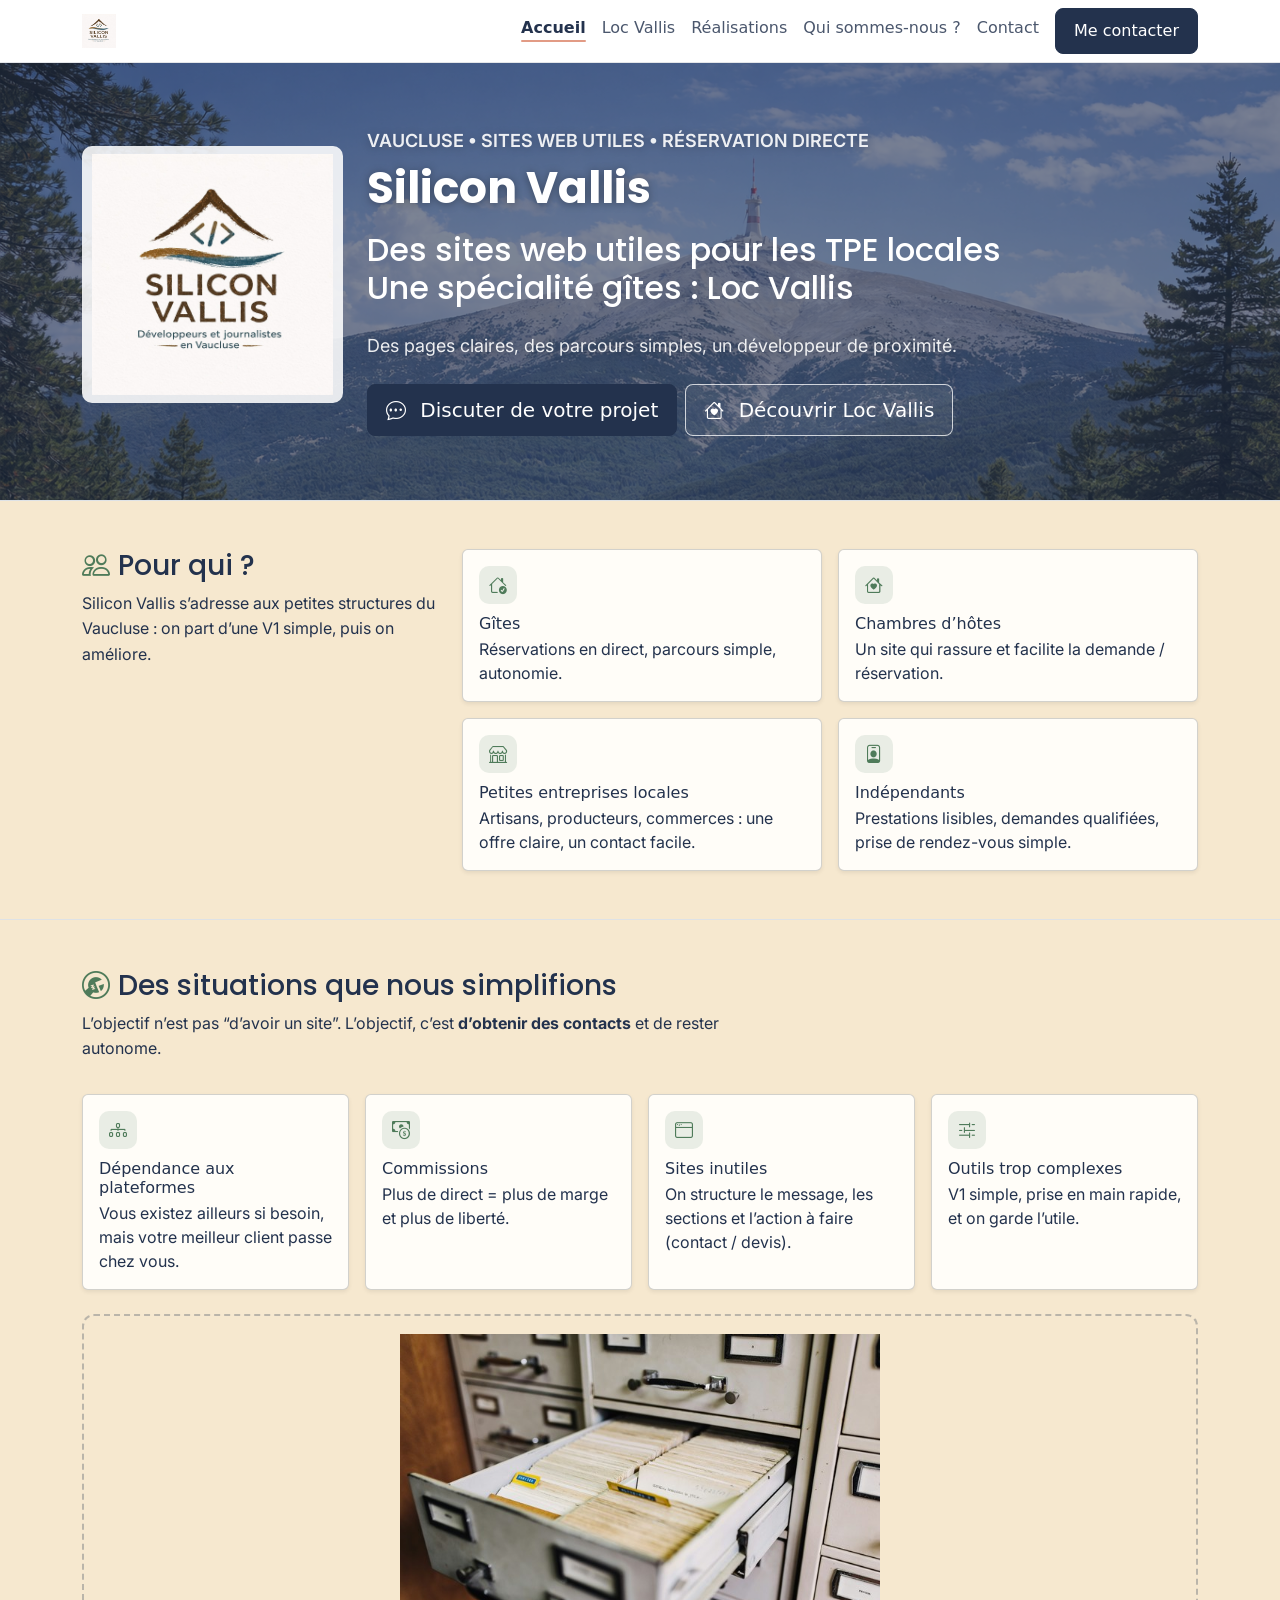
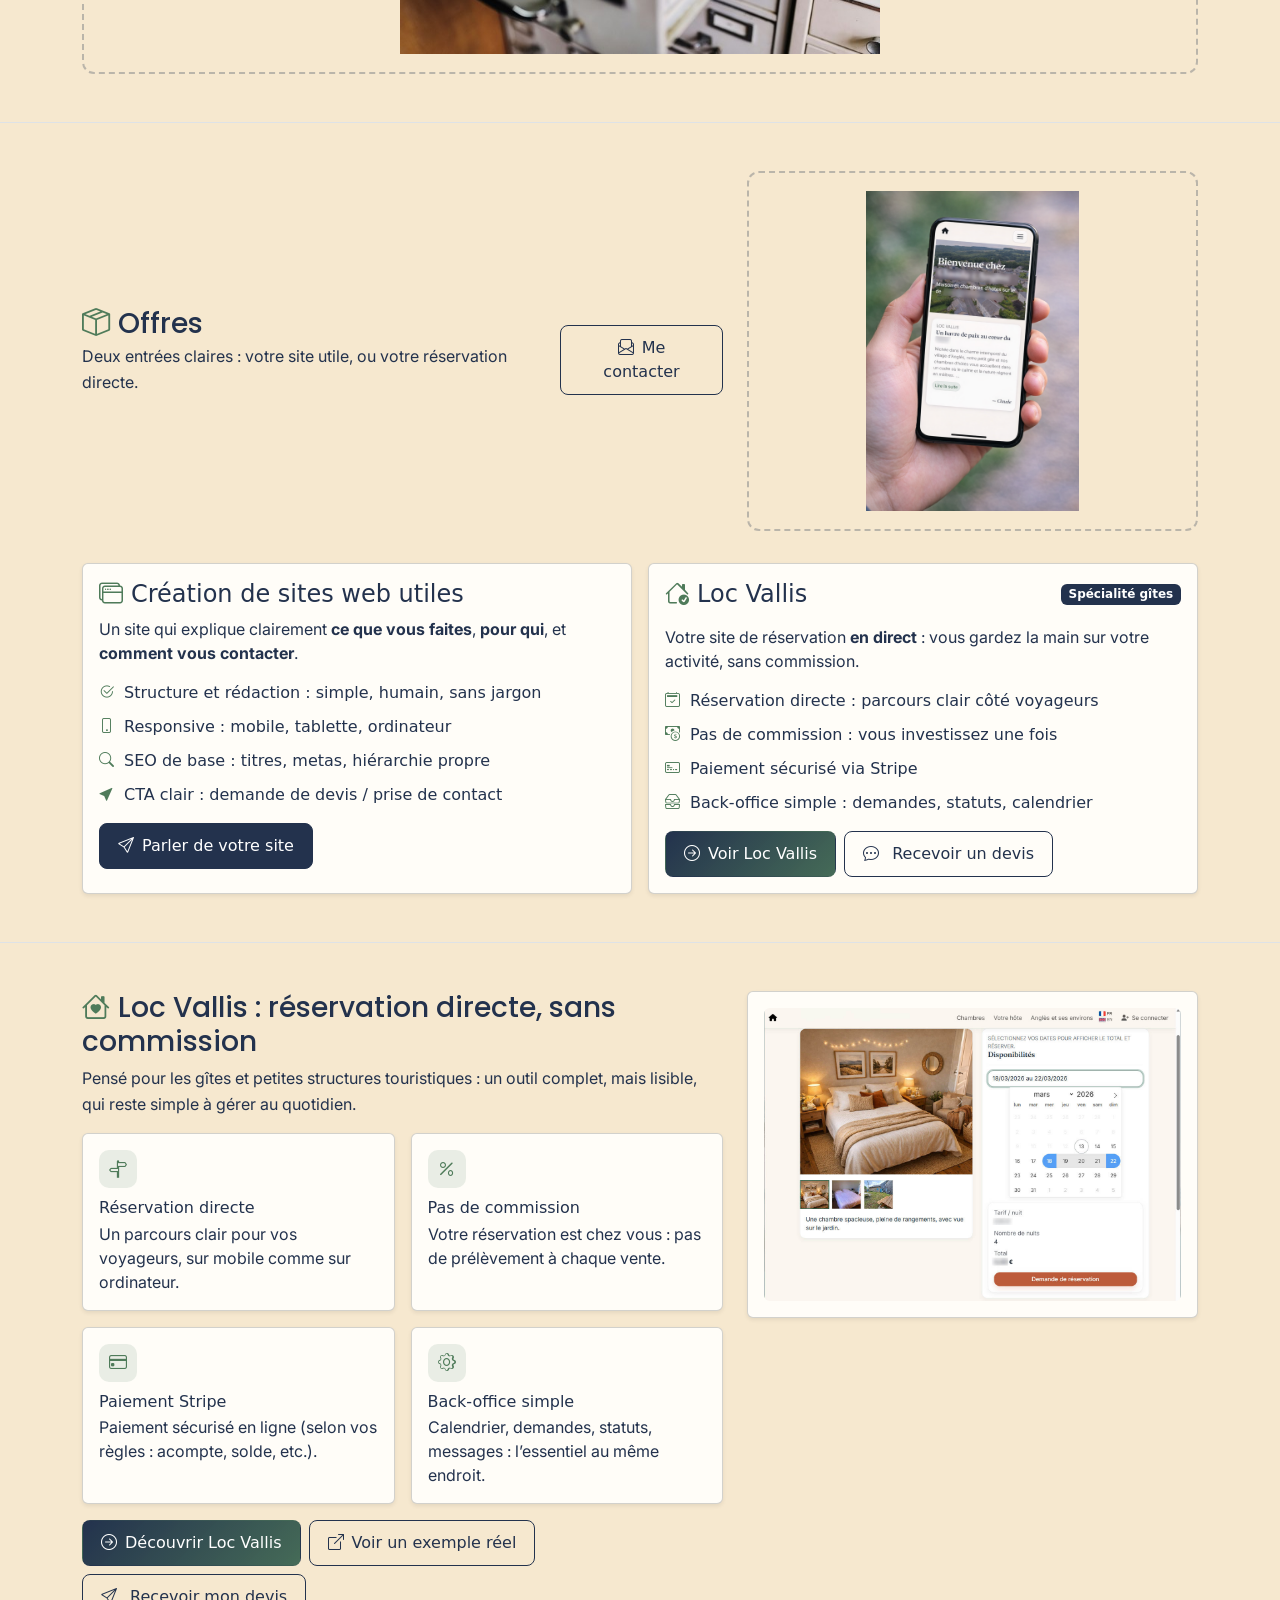
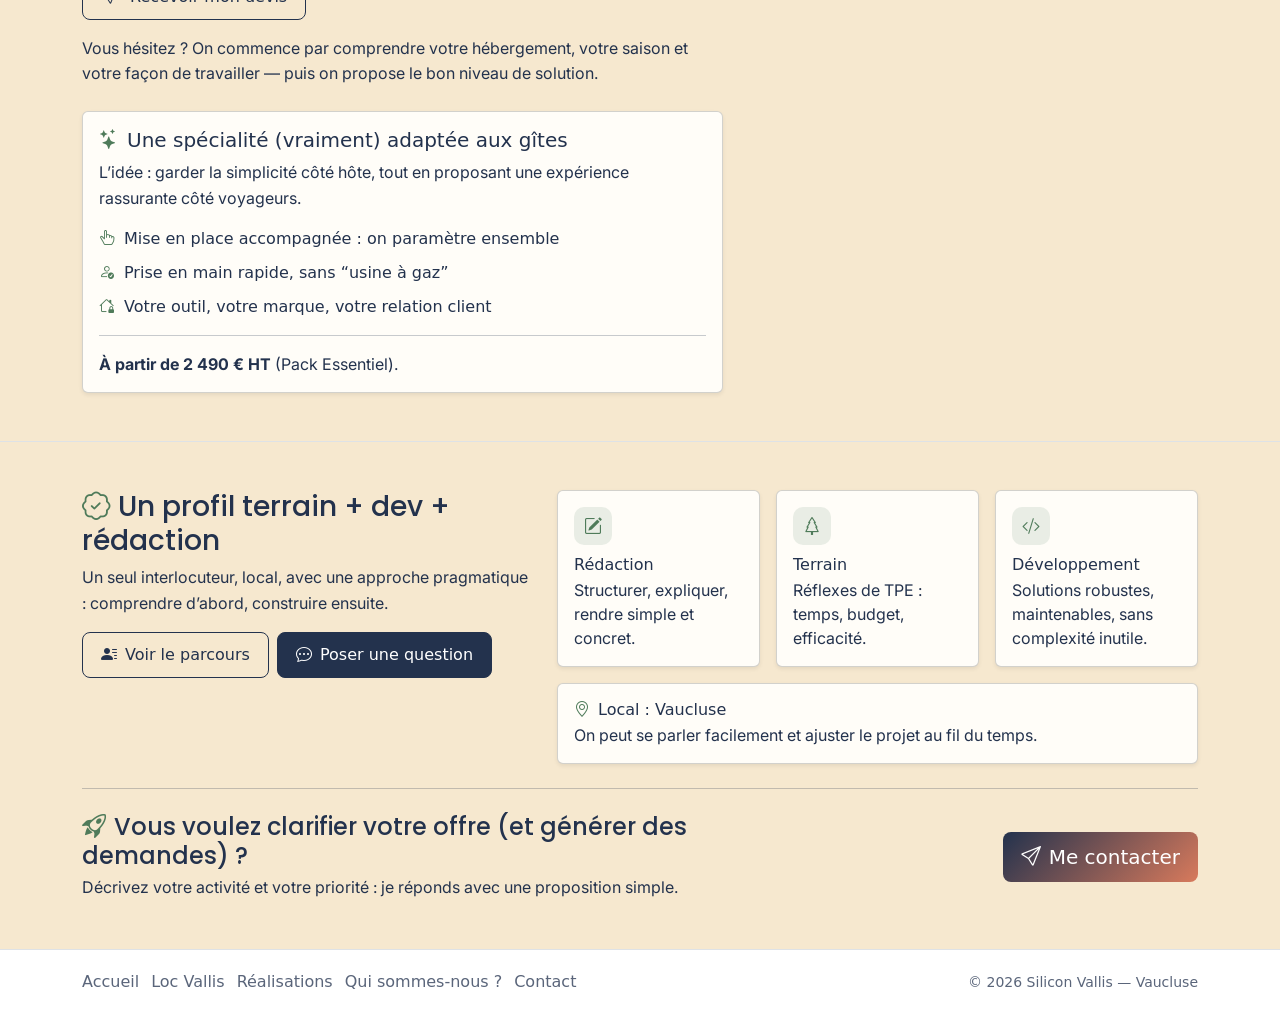
==== commit 6fd8e9c3: "chore(home): ajoute visuels (métier + smartphone)" ====
--- a/index.html
+++ b/index.html
@@ -201,7 +201,14 @@
           </div>
 
           <div class="mt-4">
-            <div class="image-placeholder" aria-label="Image (à ajouter)">Image à ajouter</div>
+            <div class="image-placeholder" aria-label="Illustration (métier)">
+              <img
+                class="img-fluid"
+                src="./images/home_metier.jpg"
+                alt="Illustration d’un métier local (Vaucluse)"
+                loading="lazy"
+                decoding="async" />
+            </div>
           </div>
         </div>
       </section>
@@ -220,7 +227,9 @@
               </div>
             </div>
             <div class="col-lg-5">
-              <div class="image-placeholder" aria-label="Image (à ajouter)">Image à ajouter</div>
+              <div class="image-placeholder" aria-label="Aperçu (smartphone)">
+                <img class="img-fluid" src="./images/smartphone.png" alt="Aperçu sur smartphone" loading="lazy" decoding="async" />
+              </div>
             </div>
           </div>
 
--- a/assets/styles.css
+++ b/assets/styles.css
@@ -399,6 +399,13 @@
   color: rgba(var(--sv-ink-rgb), 0.75);
   text-align: center;
   font-weight: 600;
+}
+
+.image-placeholder img {
+  max-width: 100%;
+  height: auto;
+  max-height: 320px;
+  object-fit: contain;
 }
 
 .banner .image-placeholder {
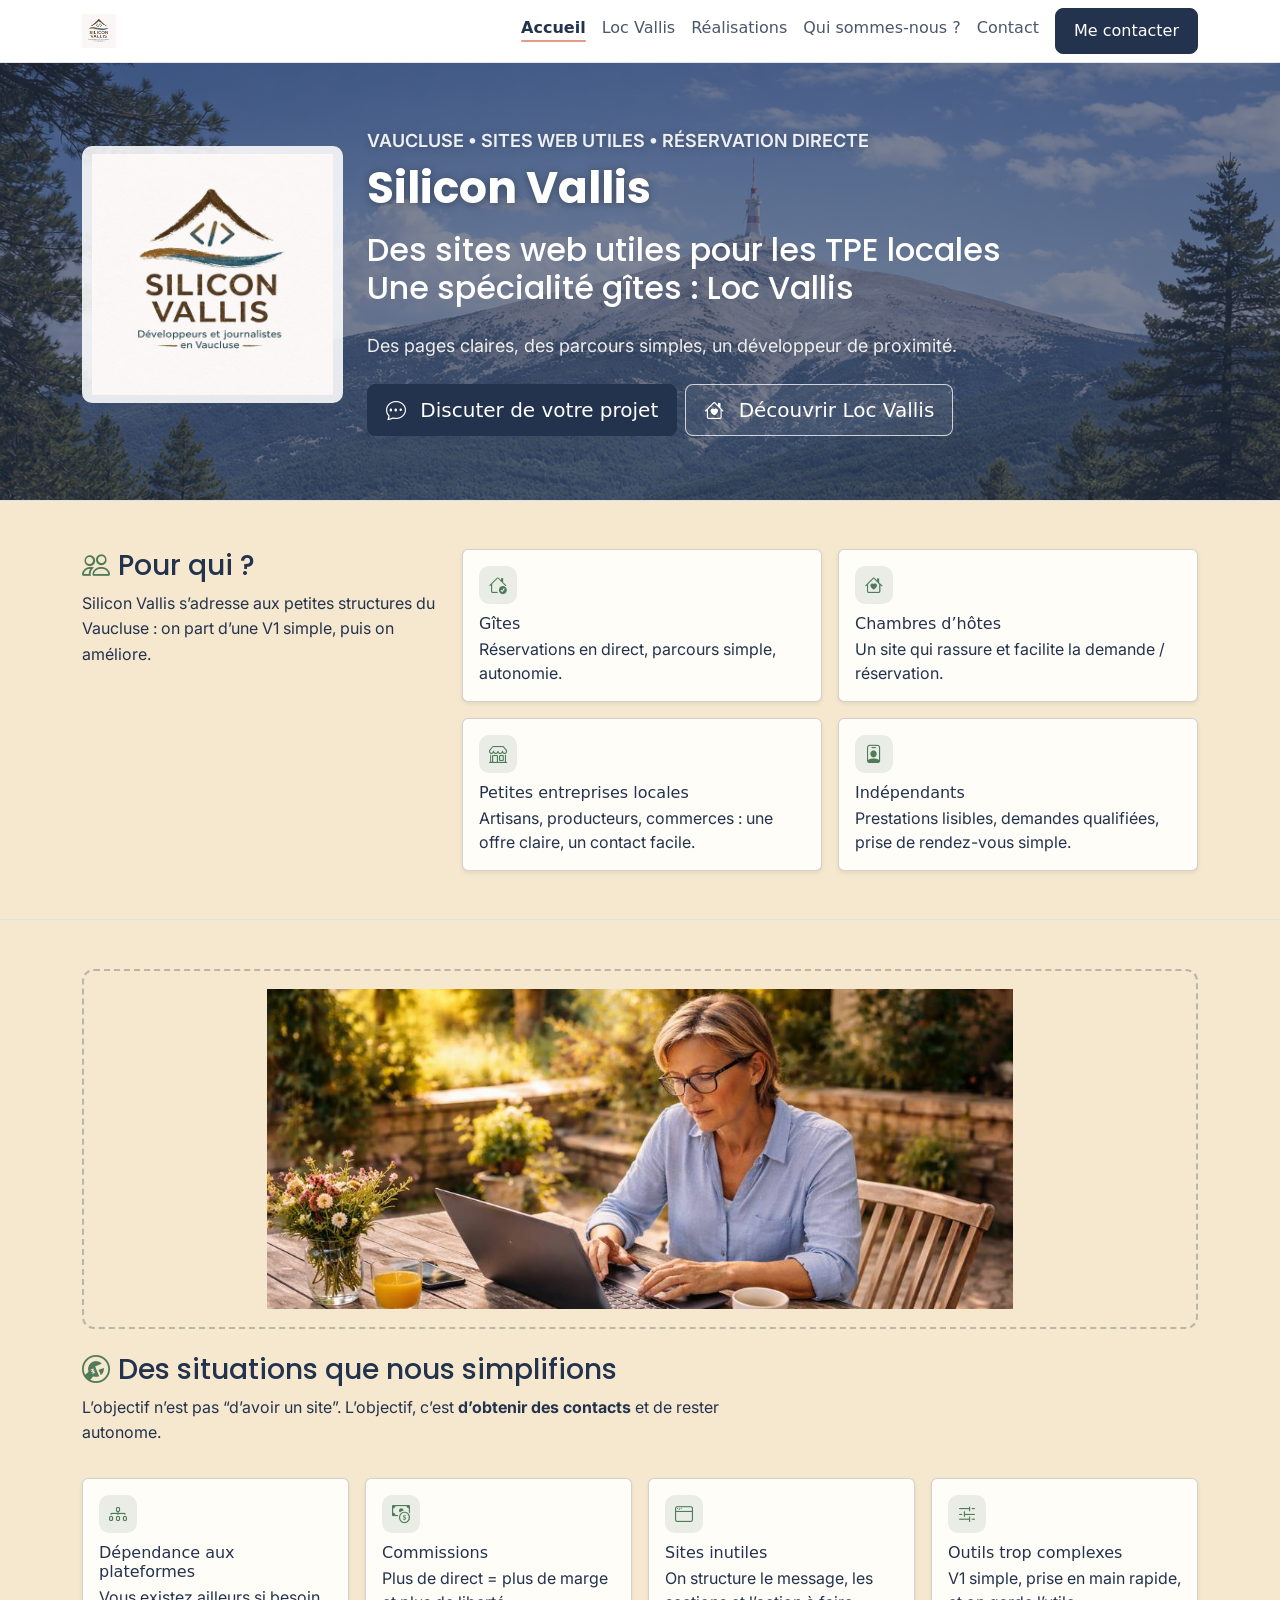
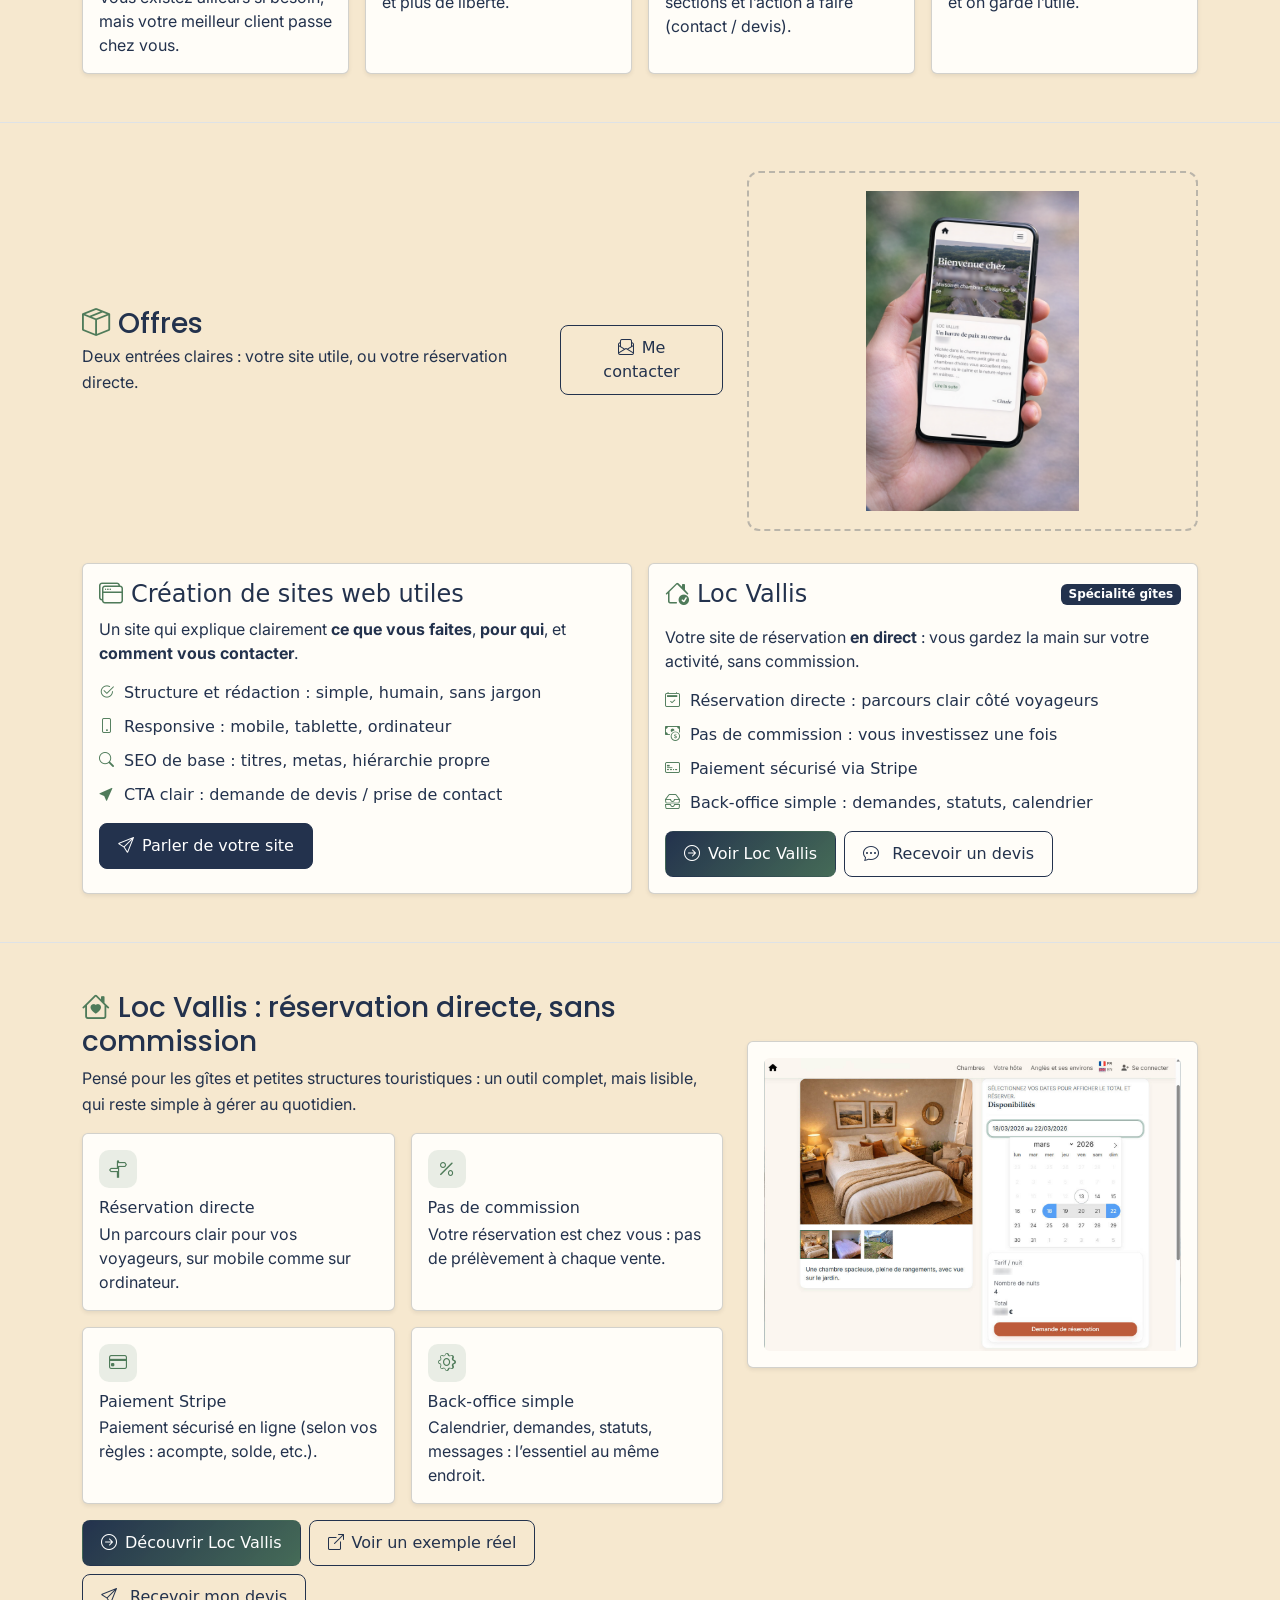
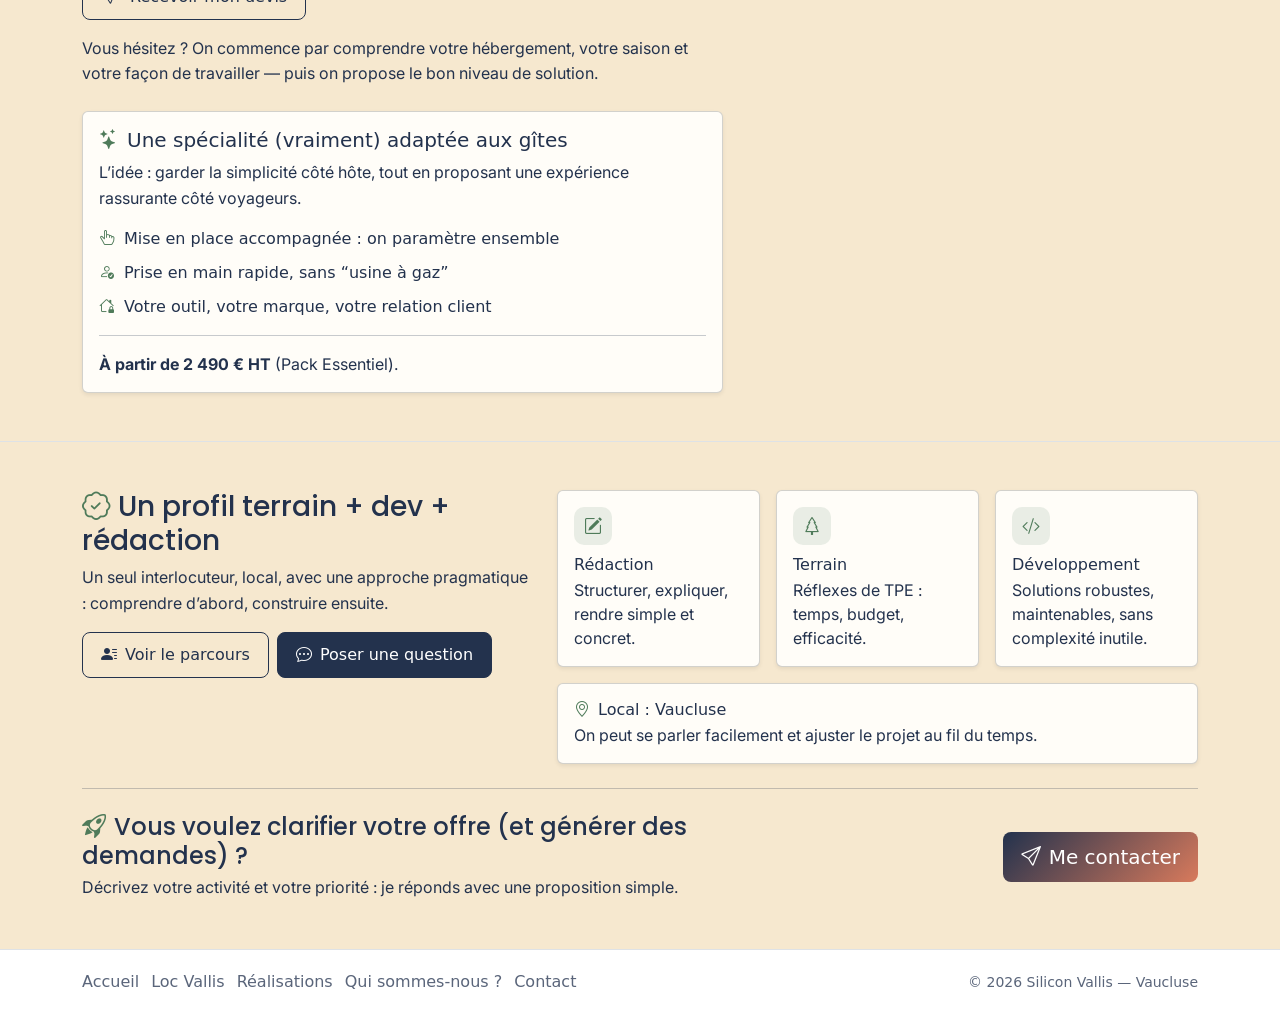
==== commit c98657c7: "chore(home): maj visuels et mise en page" ====
--- a/index.html
+++ b/index.html
@@ -156,6 +156,16 @@
       <!-- 3) PROBLÈMES RÉSOLUS -->
       <section class="sv-section py-5 sv-reveal-on-scroll" aria-label="Problèmes résolus">
         <div class="container">
+          <div class="mb-4">
+            <div class="image-placeholder" aria-label="Illustration (métier)">
+              <img
+                class="img-fluid"
+                src="./images/probleme.jpg"
+                alt="Illustration d’un métier local (Vaucluse)"
+                loading="lazy"
+                decoding="async" />
+            </div>
+          </div>
           <h2 class="h3"><i class="bi bi-wrench-adjustable-circle sv-section-icon" aria-hidden="true"></i>Des situations que nous simplifions</h2>
           <p class="text-secondary mb-0 sv-prose">
             L’objectif n’est pas “d’avoir un site”. L’objectif, c’est <strong>d’obtenir des contacts</strong> et de rester autonome.
@@ -200,16 +210,6 @@
             </div>
           </div>
 
-          <div class="mt-4">
-            <div class="image-placeholder" aria-label="Illustration (métier)">
-              <img
-                class="img-fluid"
-                src="./images/home_metier.jpg"
-                alt="Illustration d’un métier local (Vaucluse)"
-                loading="lazy"
-                decoding="async" />
-            </div>
-          </div>
         </div>
       </section>
 
@@ -365,7 +365,7 @@
             </div>
 
             <div class="col-lg-5">
-              <div class="card h-100 shadow-sm sv-hover-card">
+              <div class="card h-100 shadow-sm sv-hover-card" style="transform: translateY(50px);">
                 <div class="card-body">
                   <img
                     class="img-fluid rounded w-100"
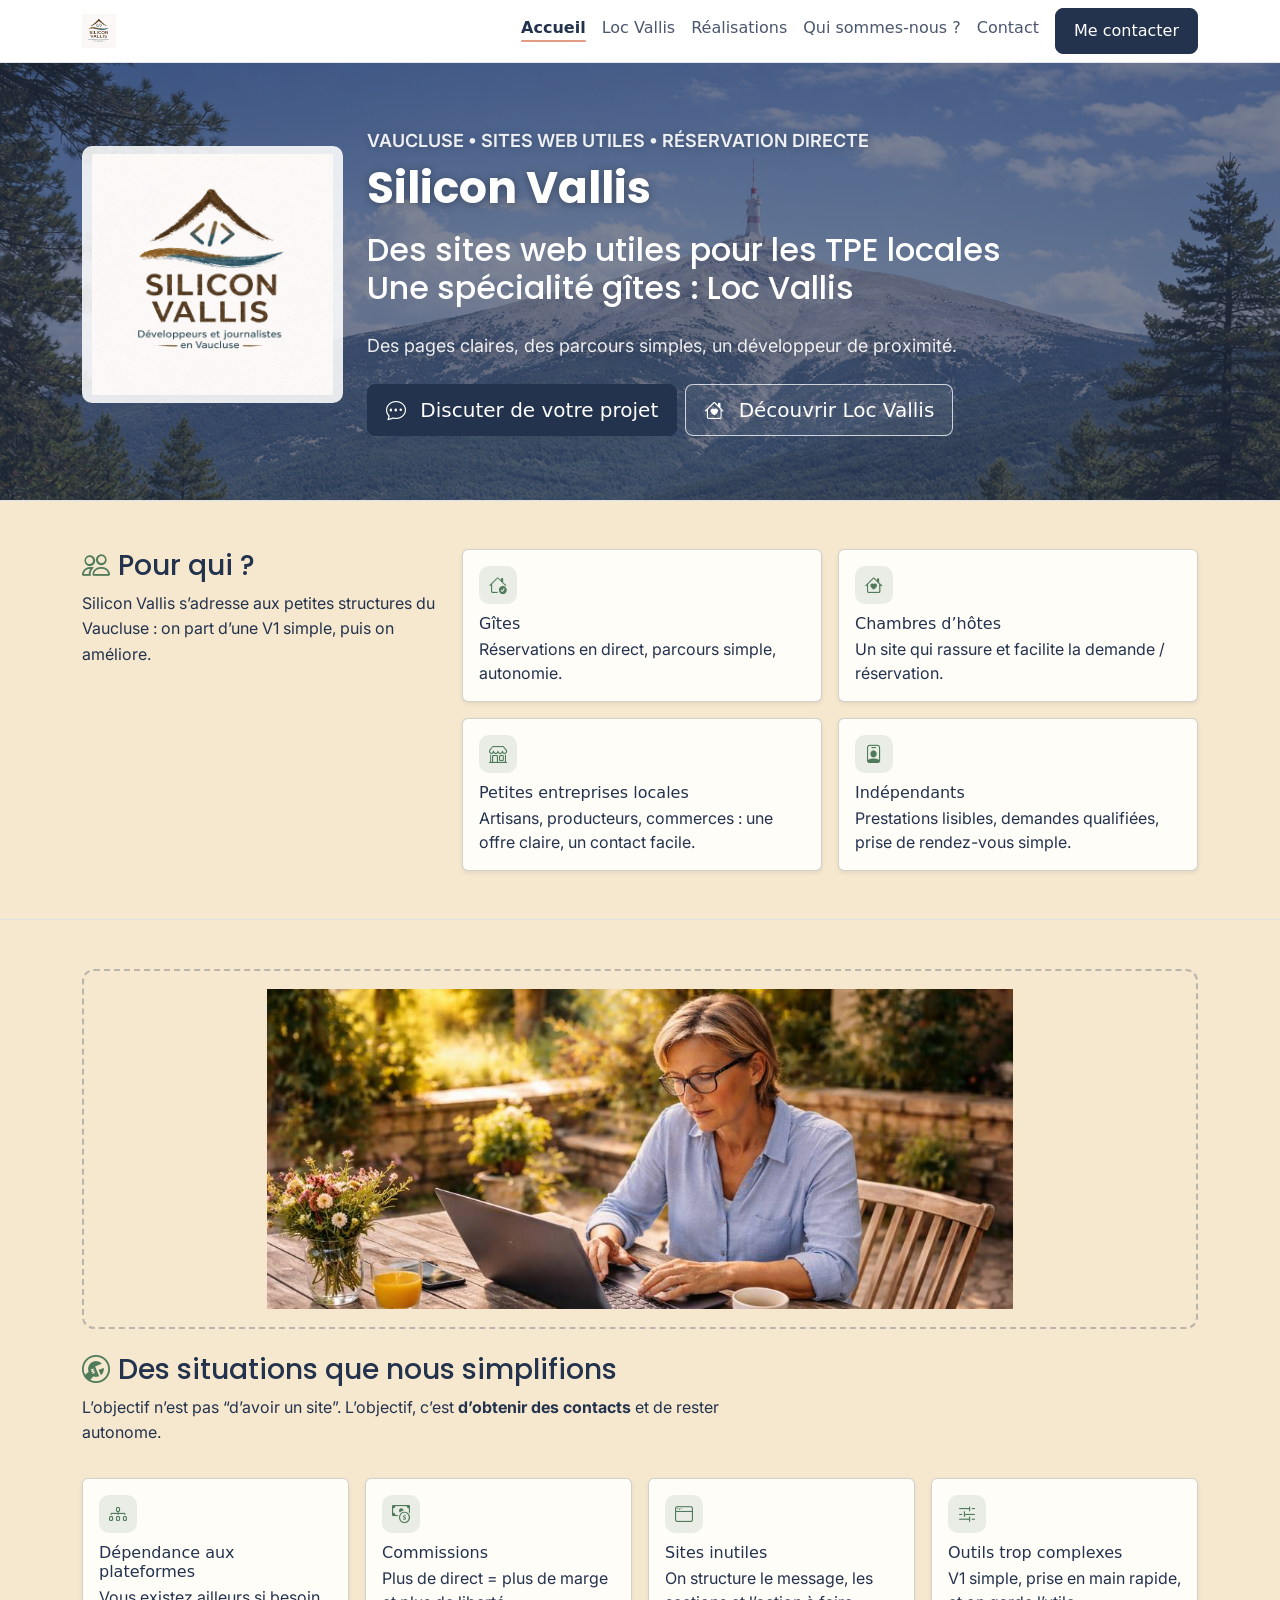
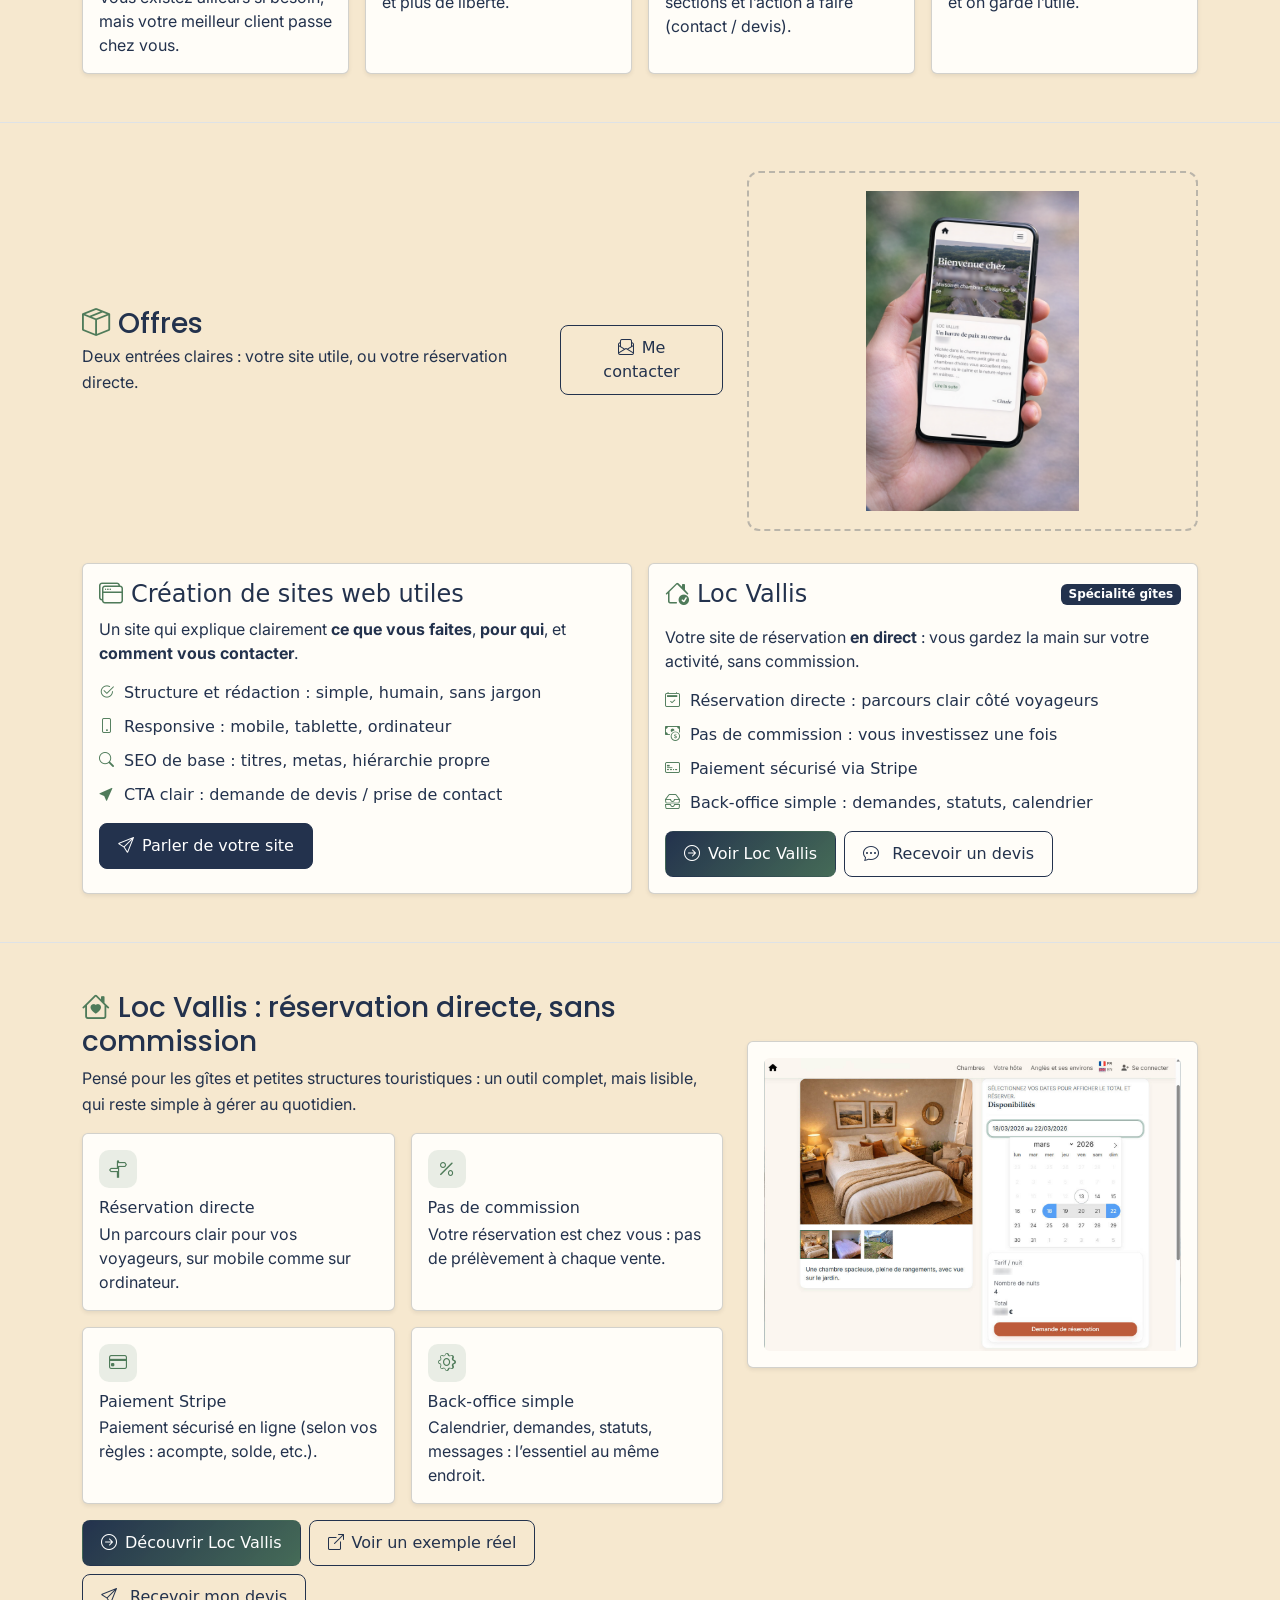
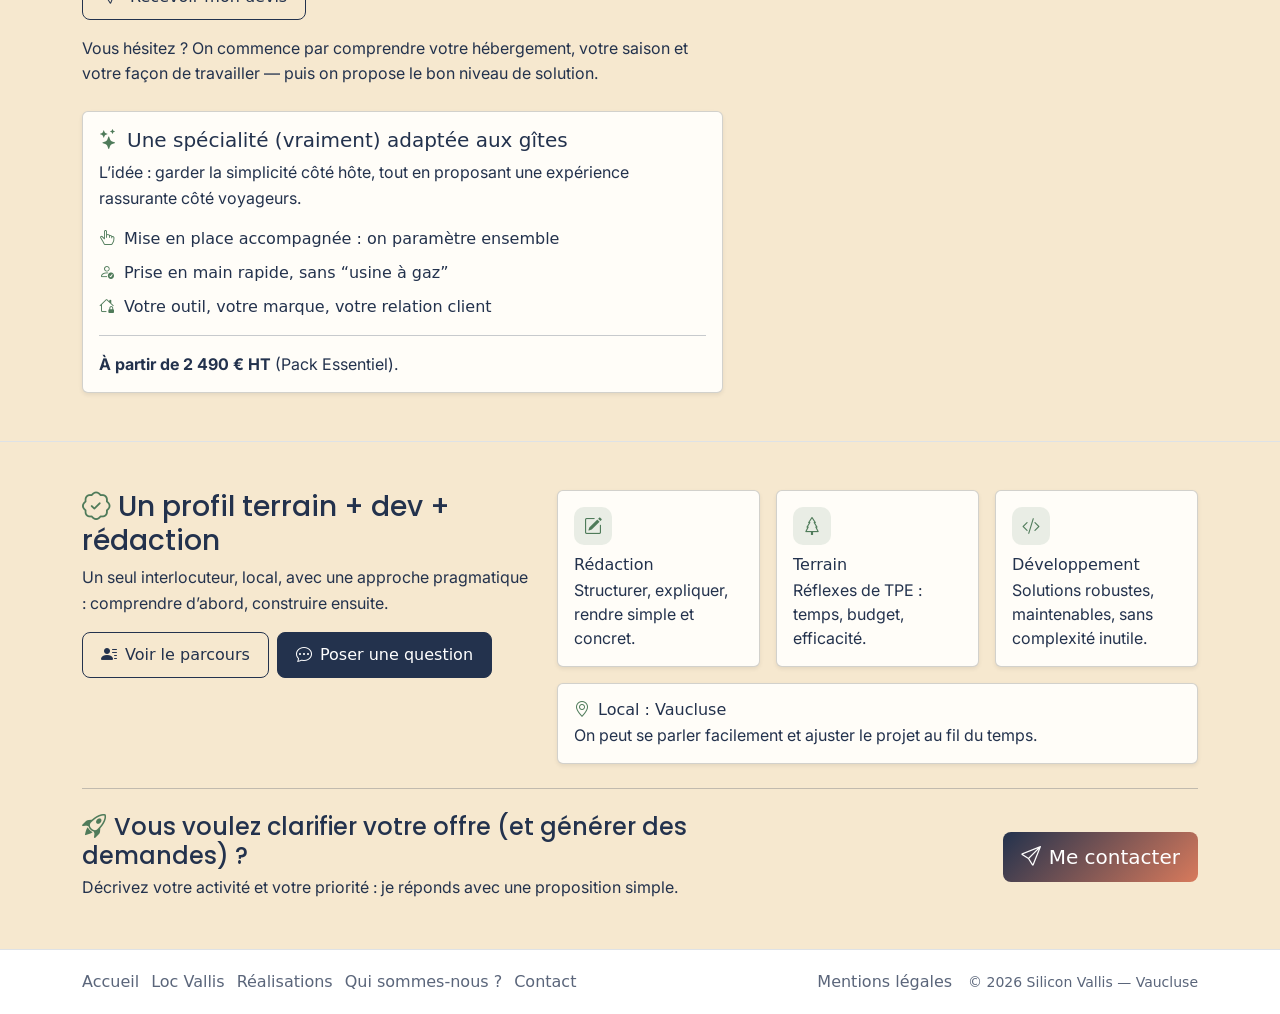
==== commit 46b736d3: "SEO: sitemap/robots, canonicals, OG/Twitter, JSON-LD, mentions légales" ====
--- a/index.html
+++ b/index.html
@@ -9,11 +9,56 @@
       name="description"
       content="Silicon Vallis (Vaucluse) : création de sites web utiles pour TPE locales + Loc Vallis, solution de réservation directe pour gîtes (sans commission)." />
 
+    <link rel="canonical" href="https://silicon-vallis.fr/" />
+    <meta name="robots" content="index,follow" />
+
+    <link rel="icon" href="/favicon.svg" type="image/svg+xml" />
+    <link rel="manifest" href="/site.webmanifest" />
+    <link rel="apple-touch-icon" href="/images/logo_v2.jpg" />
+
     <meta property="og:title" content="Silicon Vallis" />
     <meta
       property="og:description"
       content="Sites web utiles pour TPE locales (Vaucluse) + Loc Vallis : réservation directe pour gîtes, sans commission." />
+    <meta property="og:url" content="https://silicon-vallis.fr/" />
+    <meta property="og:site_name" content="Silicon Vallis" />
     <meta property="og:type" content="website" />
+    <meta property="og:locale" content="fr_FR" />
+    <meta property="og:image" content="https://silicon-vallis.fr/images/ventoux-banner.png" />
+    <meta property="og:image:alt" content="Silicon Vallis — Vaucluse" />
+
+    <meta name="twitter:card" content="summary_large_image" />
+    <meta name="twitter:title" content="Silicon Vallis" />
+    <meta
+      name="twitter:description"
+      content="Sites web utiles pour TPE locales (Vaucluse) + Loc Vallis : réservation directe pour gîtes, sans commission." />
+    <meta name="twitter:image" content="https://silicon-vallis.fr/images/ventoux-banner.png" />
+
+    <script type="application/ld+json">
+      {
+        "@context": "https://schema.org",
+        "@graph": [
+          {
+            "@type": "WebSite",
+            "name": "Silicon Vallis",
+            "url": "https://silicon-vallis.fr/"
+          },
+          {
+            "@type": "ProfessionalService",
+            "name": "Silicon Vallis",
+            "url": "https://silicon-vallis.fr/",
+            "logo": "https://silicon-vallis.fr/images/logo_v2.jpg",
+            "image": "https://silicon-vallis.fr/images/ventoux-banner.png",
+            "email": "contact@silicon-vallis.fr",
+            "areaServed": [
+              { "@type": "AdministrativeArea", "name": "Vaucluse" },
+              { "@type": "City", "name": "Pernes-les-Fontaines" }
+            ],
+            "description": "Création de sites web utiles pour TPE locales en Vaucluse + Loc Vallis, réservation directe pour gîtes (sans commission)."
+          }
+        ]
+      }
+    </script>
 
     <!-- Choix structurant (V1) : site statique multi-pages en Bootstrap, sans build ni framework. -->
     <link
@@ -465,7 +510,10 @@
           <a href="./qui-sommes-nous/index.html">Qui sommes-nous ?</a>
           <a href="./contact/index.html">Contact</a>
         </div>
-        <div class="footer-copyright">© <span id="year"></span> Silicon Vallis — Vaucluse</div>
+        <div class="d-flex align-items-center gap-3">
+          <a href="./mentions-legales/index.html">Mentions légales</a>
+          <div class="footer-copyright">© <span id="year"></span> Silicon Vallis — Vaucluse</div>
+        </div>
       </div>
     </footer>
 
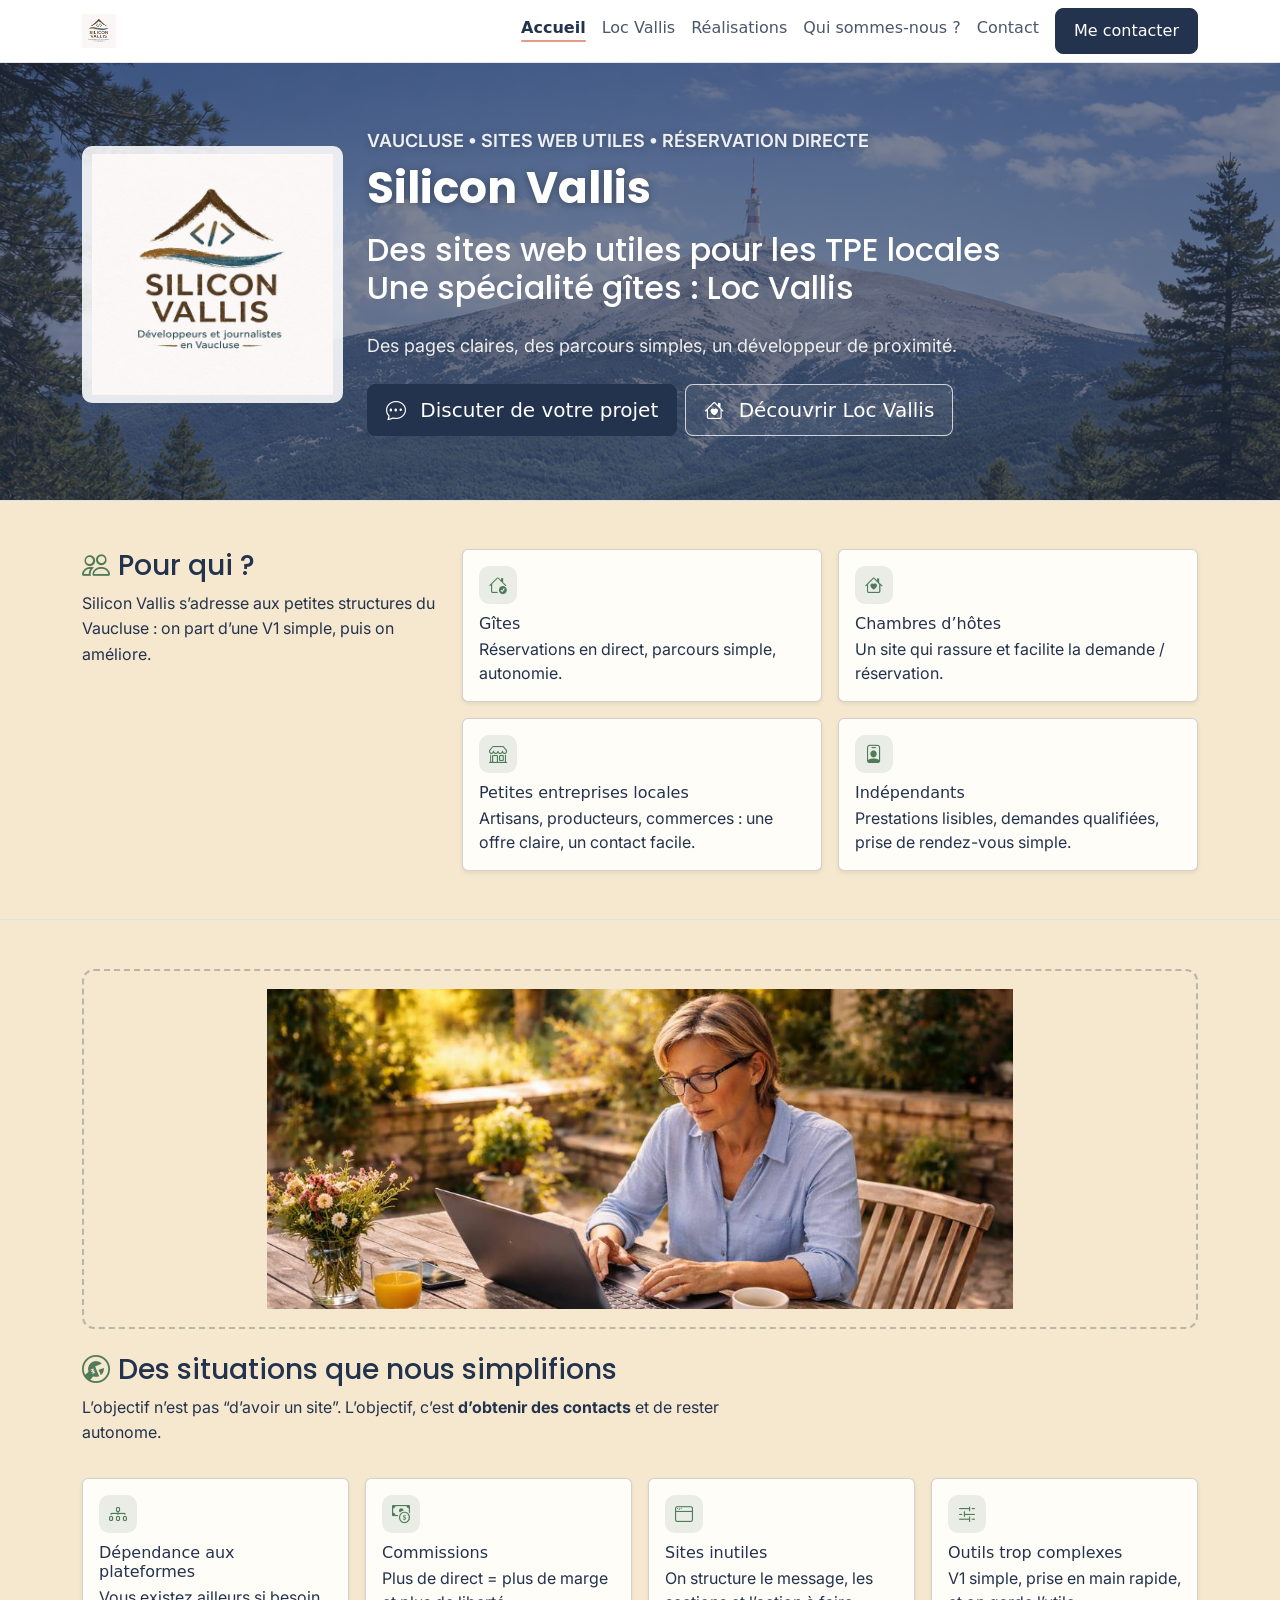
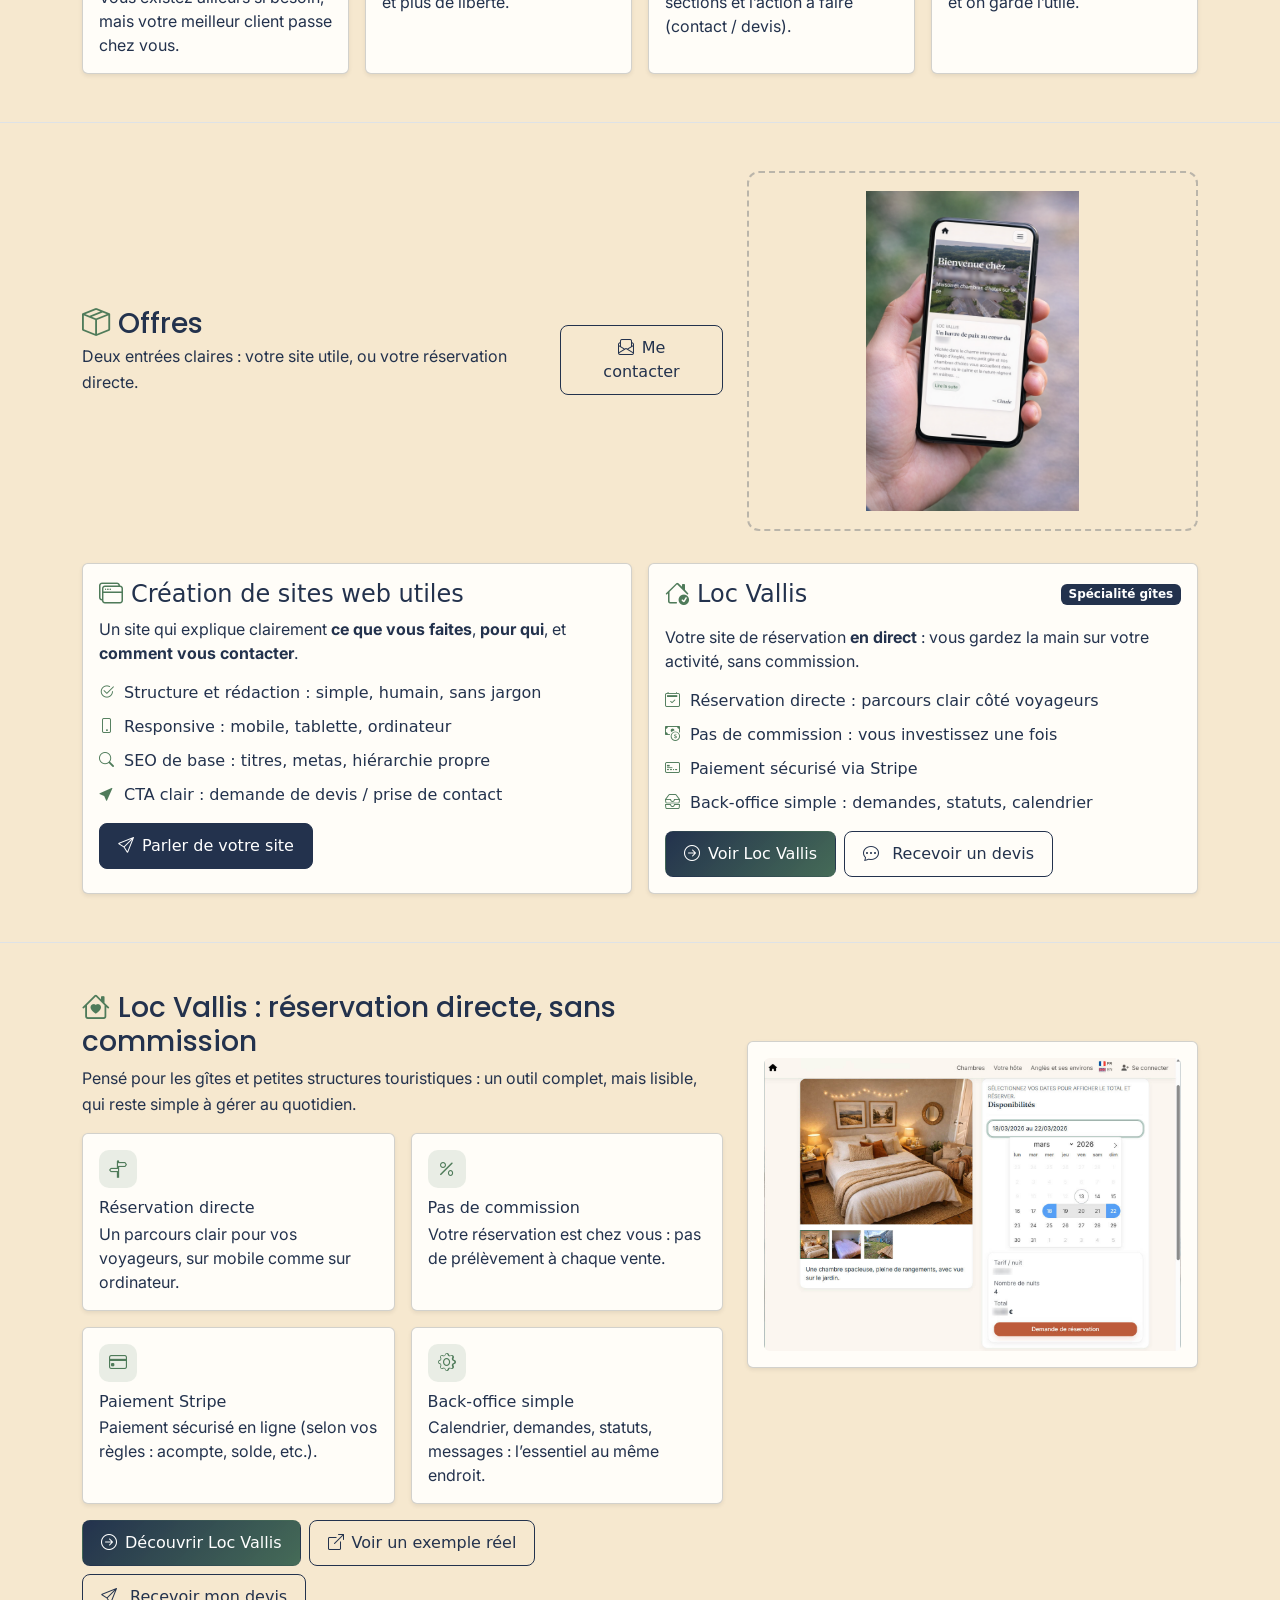
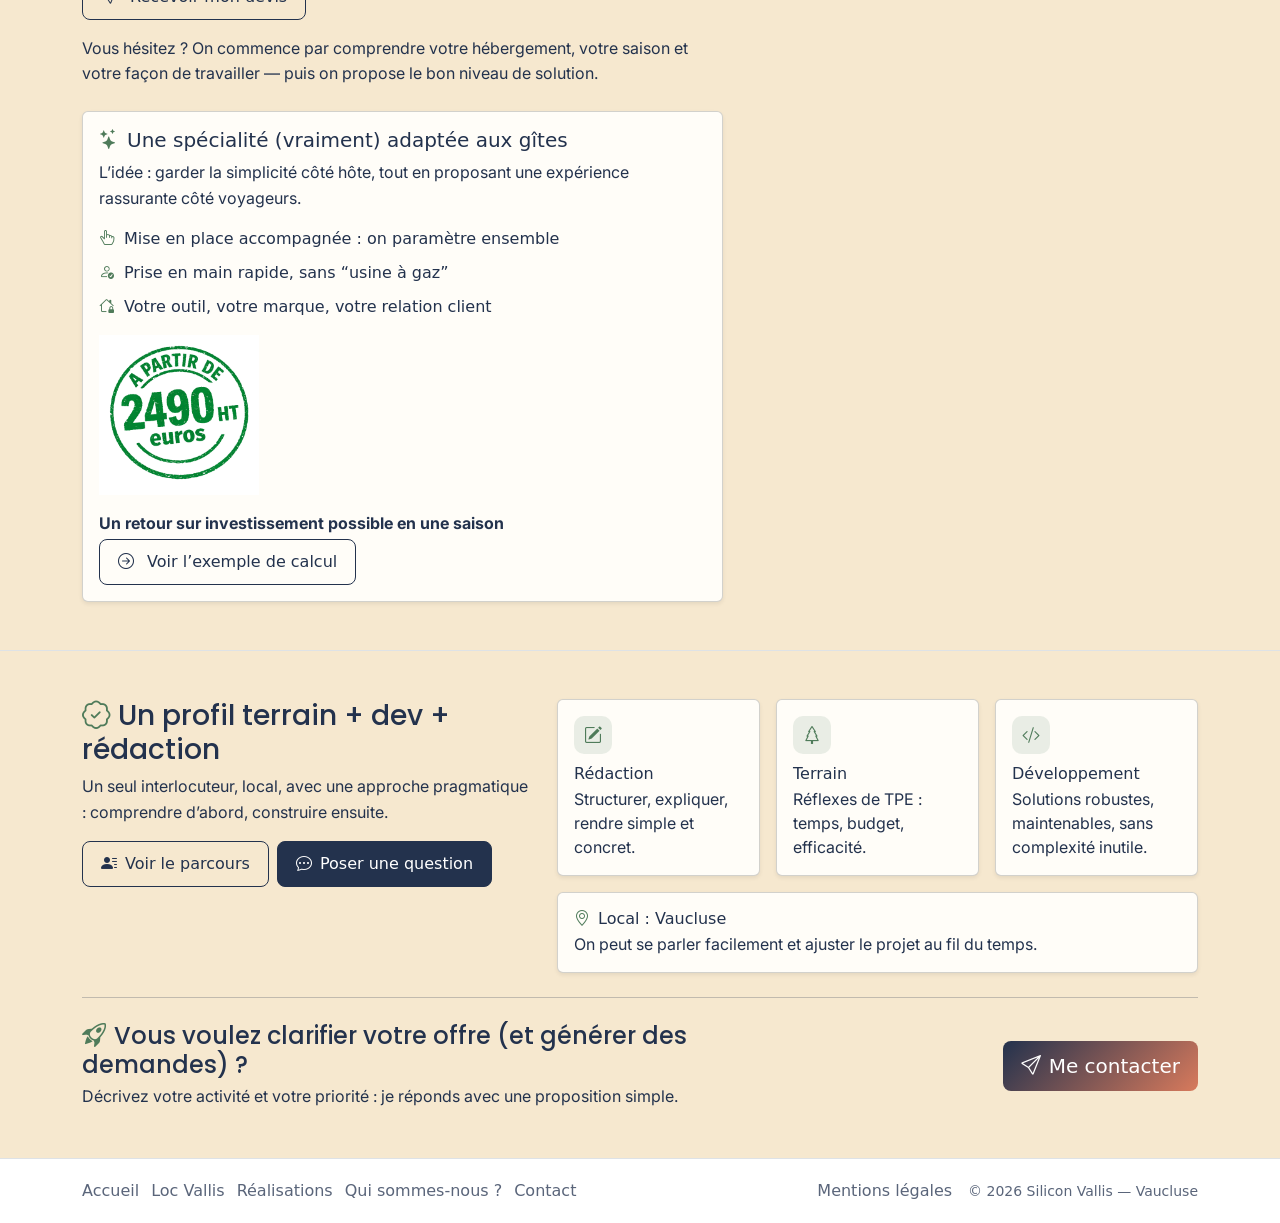
==== commit 85f67511: "added ROI section" ====
--- a/index.html
+++ b/index.html
@@ -398,13 +398,27 @@
                   <p class="text-secondary sv-prose">
                     L’idée : garder la simplicité côté hôte, tout en proposant une expérience rassurante côté voyageurs.
                   </p>
-                  <ul class="mb-0 sv-icon-list">
-                    <li><i class="bi bi-hand-index-thumb" aria-hidden="true"></i><span>Mise en place accompagnée : on paramètre ensemble</span></li>
-                    <li><i class="bi bi-person-check" aria-hidden="true"></i><span>Prise en main rapide, sans “usine à gaz”</span></li>
-                    <li><i class="bi bi-house-lock" aria-hidden="true"></i><span>Votre outil, votre marque, votre relation client</span></li>
-                  </ul>
-                  <hr />
-                  <p class="text-secondary mb-0"><strong>À partir de 2 490 € HT</strong> (Pack Essentiel).</p>
+                  <div class="d-flex align-items-start justify-content-between gap-3 flex-wrap" aria-label="Tarif Loc Vallis">
+                    <ul class="mb-0 sv-icon-list flex-grow-1">
+                      <li><i class="bi bi-hand-index-thumb" aria-hidden="true"></i><span>Mise en place accompagnée : on paramètre ensemble</span></li>
+                      <li><i class="bi bi-person-check" aria-hidden="true"></i><span>Prise en main rapide, sans “usine à gaz”</span></li>
+                      <li><i class="bi bi-house-lock" aria-hidden="true"></i><span>Votre outil, votre marque, votre relation client</span></li>
+                    </ul>
+                    <img
+                      class="sv-price-stamp"
+                      src="./images/tampon_2490.jpg"
+                      alt="2 490 € HT"
+                      loading="lazy"
+                      decoding="async" />
+                  </div>
+
+                  <div class="mt-3" aria-label="Retour sur investissement Loc Vallis">
+                    <p class="mb-1"><strong>Un retour sur investissement possible en une saison</strong></p>
+                    <a class="btn btn-ghost" href="./loc-vallis/index.html#roi">
+                      <i class="bi bi-arrow-right-circle sv-btn-icon" aria-hidden="true"></i>
+                      Voir l’exemple de calcul
+                    </a>
+                  </div>
                 </div>
               </div>
             </div>
--- a/assets/styles.css
+++ b/assets/styles.css
@@ -648,6 +648,69 @@
   white-space: nowrap;
 }
 
+.sv-roi-card {
+  border: 1px solid rgba(var(--sv-ink-rgb), 0.14);
+}
+
+.sv-roi-flow {
+  display: flex;
+  flex-wrap: wrap;
+  align-items: center;
+  gap: 10px;
+  margin-bottom: 10px;
+}
+
+.sv-roi-step {
+  display: inline-flex;
+  align-items: center;
+  gap: 8px;
+  padding: 8px 10px;
+  border-radius: 12px;
+  background: rgba(var(--sv-sand-rgb), 0.55);
+  border: 1px solid rgba(var(--sv-ink-rgb), 0.12);
+  line-height: 1.25;
+}
+
+.sv-roi-step i {
+  color: var(--sv-olive);
+  font-size: 16px;
+  line-height: 1;
+}
+
+.sv-roi-arrow {
+  display: inline-flex;
+  align-items: center;
+  justify-content: center;
+  color: rgba(var(--sv-ink-rgb), 0.55);
+}
+
+.sv-roi-arrow i {
+  font-size: 14px;
+}
+
+.sv-roi-result {
+  background: rgba(var(--sv-olive-rgb), 0.09);
+  border-color: rgba(var(--sv-olive-rgb), 0.25);
+}
+
+.sv-price-stamp {
+  display: block;
+  width: 160px;
+  max-width: 100%;
+  height: auto;
+  flex: 0 0 auto;
+}
+
+.sv-roi-details summary {
+  cursor: pointer;
+  color: rgba(var(--sv-ink-rgb), 0.82);
+}
+
+.sv-roi-details summary:hover,
+.sv-roi-details summary:focus-visible {
+  color: var(--bs-link-hover-color);
+}
+
 @media (min-width: 992px) {
   .sv-featured-pack {
     transform: translateY(-10px);
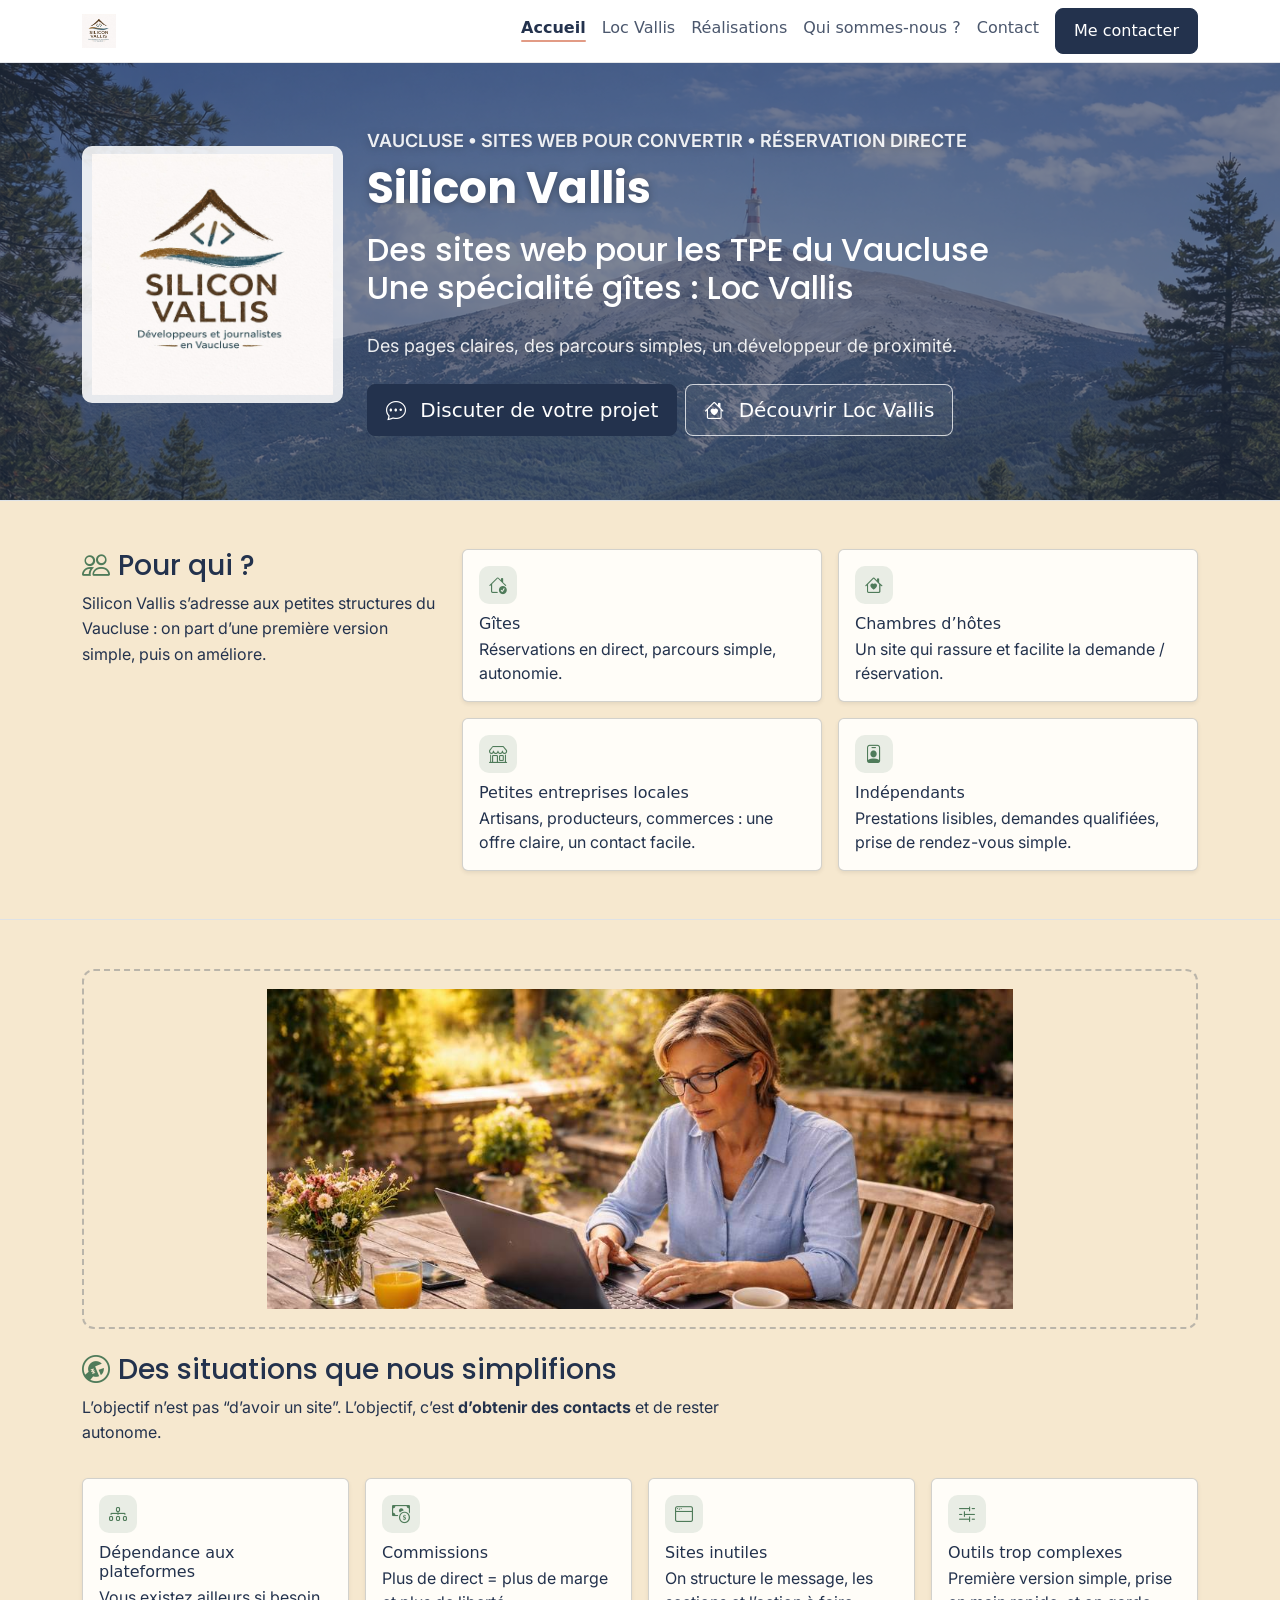
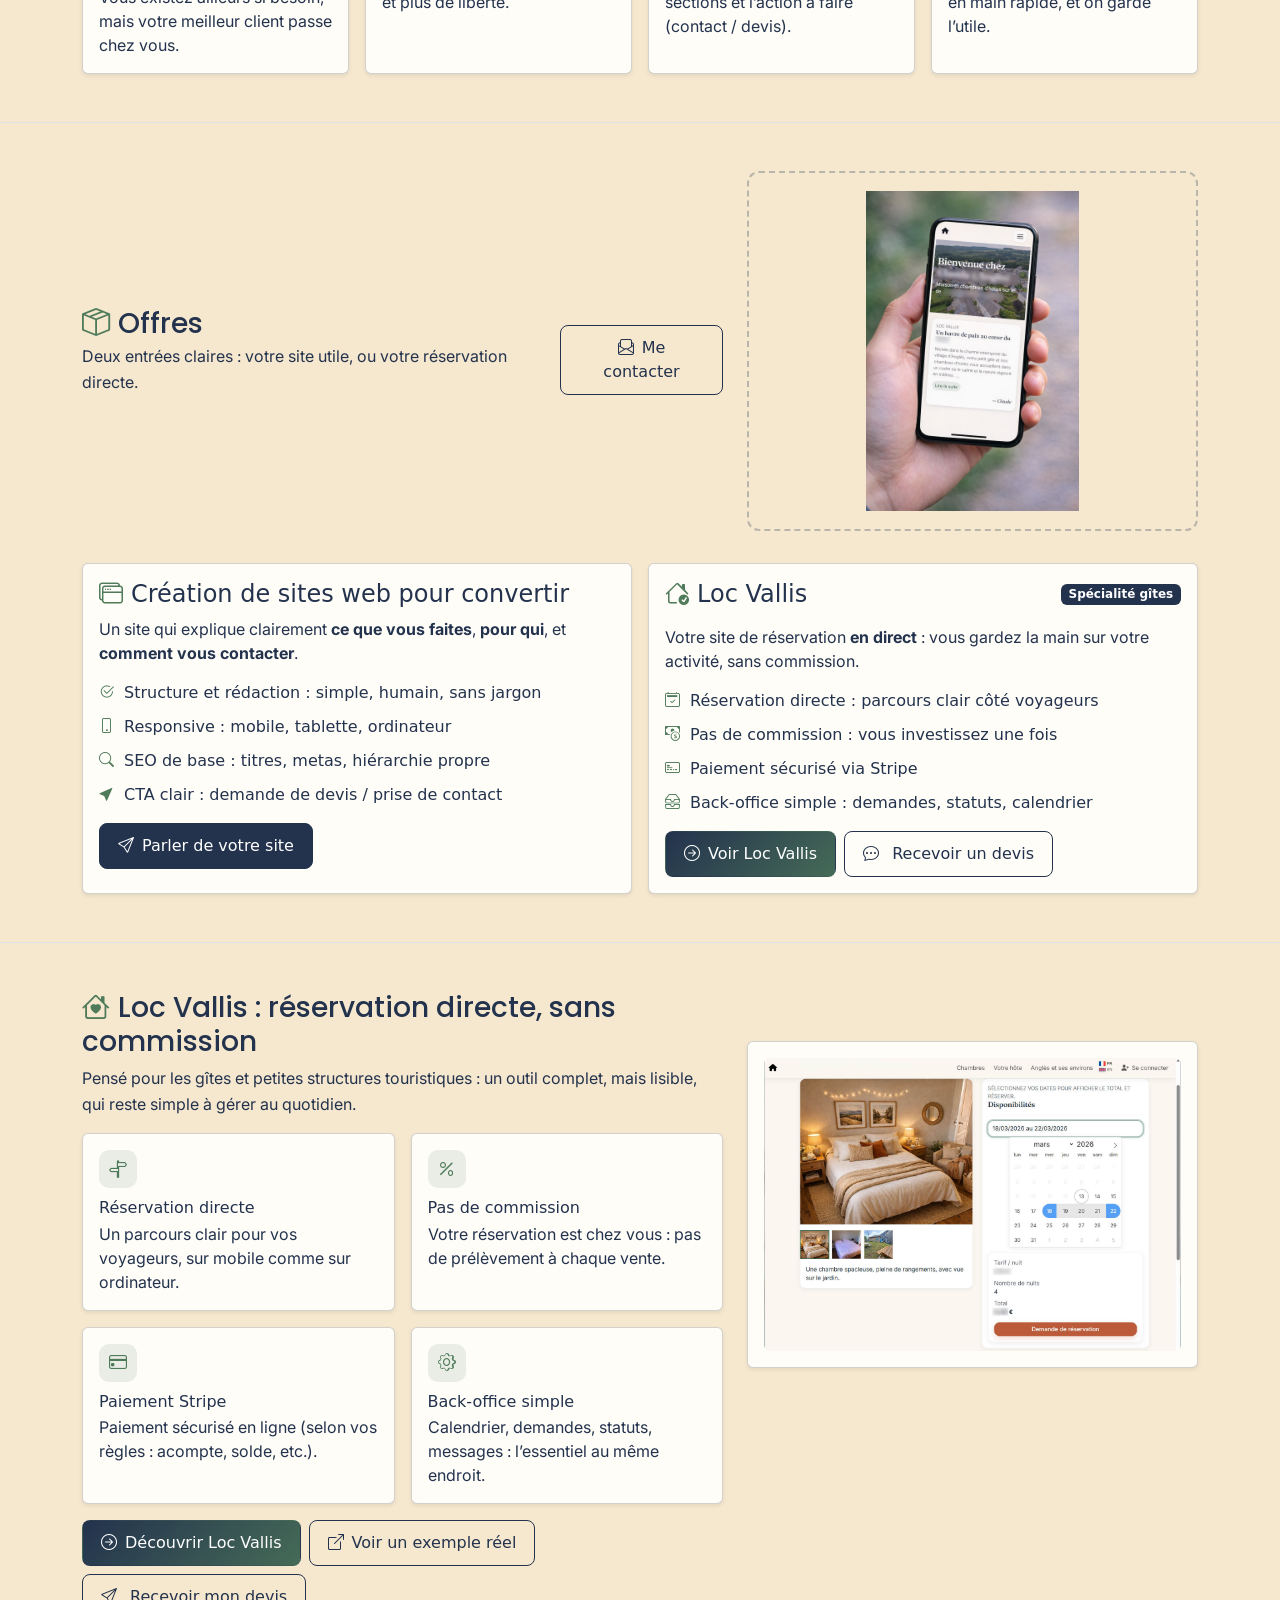
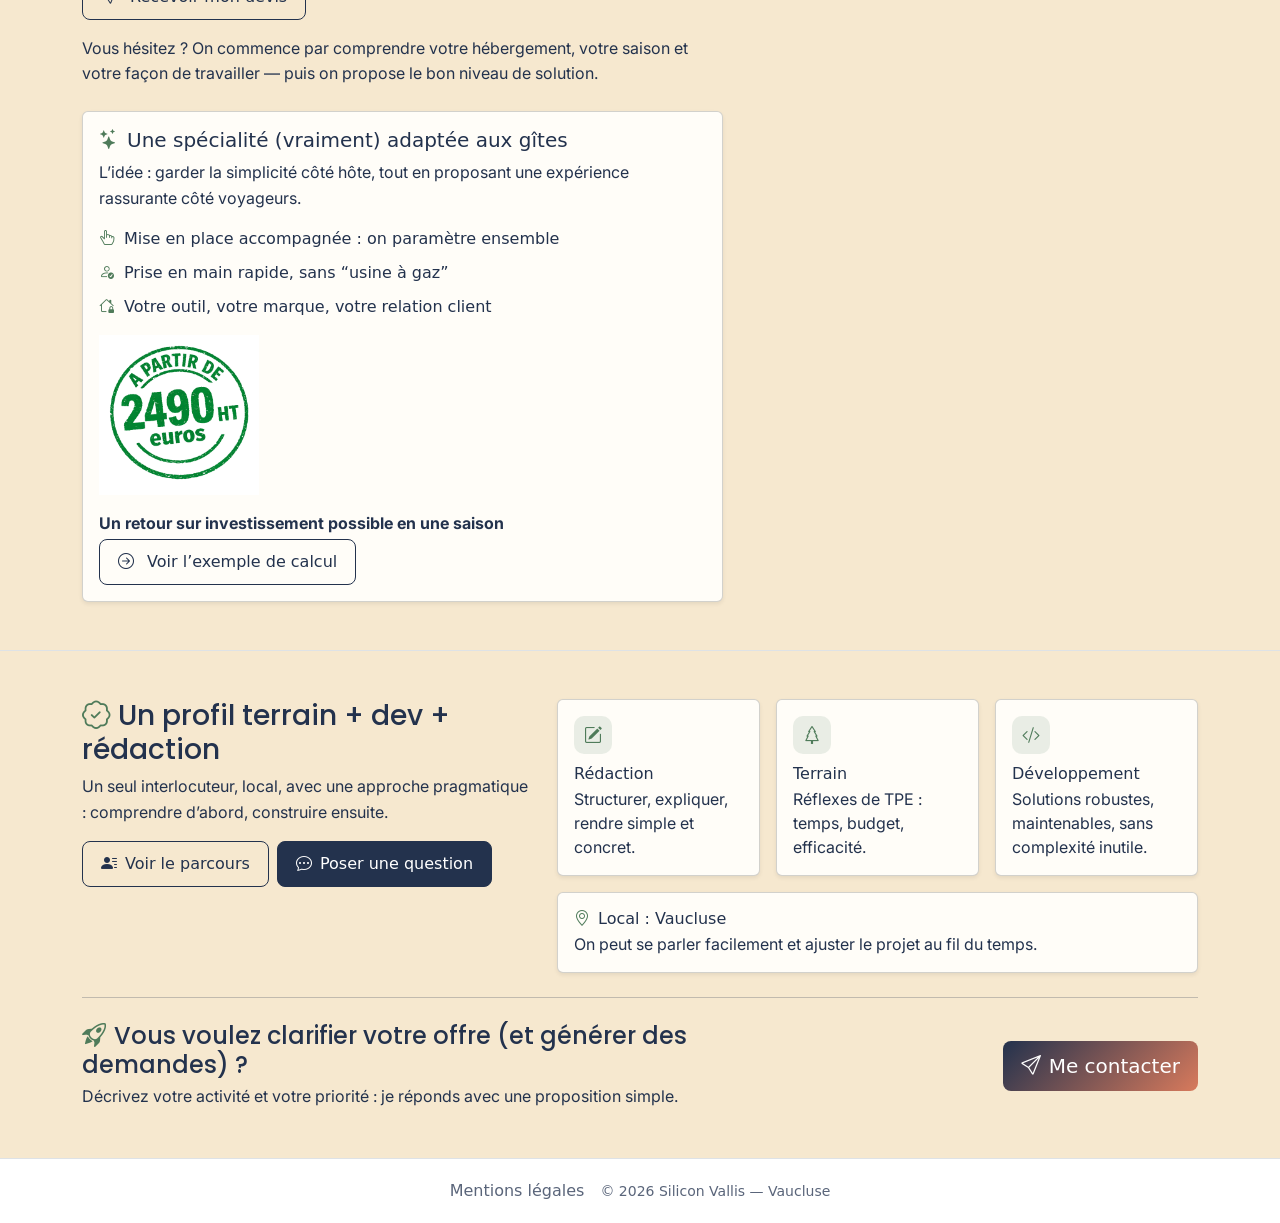
==== commit 7cd43f5f: "Mise à jour contenus, réalisations et contact" ====
--- a/index.html
+++ b/index.html
@@ -4,10 +4,10 @@
     <meta charset="utf-8" />
     <meta name="viewport" content="width=device-width, initial-scale=1" />
 
-    <title>Silicon Vallis — sites web utiles & réservation directe (Vaucluse)</title>
+    <title>Silicon Vallis — sites web pour convertir & réservation directe (Vaucluse)</title>
     <meta
       name="description"
-      content="Silicon Vallis (Vaucluse) : création de sites web utiles pour TPE locales + Loc Vallis, solution de réservation directe pour gîtes (sans commission)." />
+      content="Silicon Vallis (Vaucluse) : création de sites web pour convertir pour TPE locales + Loc Vallis, solution de réservation directe pour gîtes (sans commission)." />
 
     <link rel="canonical" href="https://silicon-vallis.fr/" />
     <meta name="robots" content="index,follow" />
@@ -19,7 +19,7 @@
     <meta property="og:title" content="Silicon Vallis" />
     <meta
       property="og:description"
-      content="Sites web utiles pour TPE locales (Vaucluse) + Loc Vallis : réservation directe pour gîtes, sans commission." />
+      content="Sites web pour convertir pour TPE locales (Vaucluse) + Loc Vallis : réservation directe pour gîtes, sans commission." />
     <meta property="og:url" content="https://silicon-vallis.fr/" />
     <meta property="og:site_name" content="Silicon Vallis" />
     <meta property="og:type" content="website" />
@@ -31,7 +31,7 @@
     <meta name="twitter:title" content="Silicon Vallis" />
     <meta
       name="twitter:description"
-      content="Sites web utiles pour TPE locales (Vaucluse) + Loc Vallis : réservation directe pour gîtes, sans commission." />
+      content="Sites web pour convertir pour TPE locales (Vaucluse) + Loc Vallis : réservation directe pour gîtes, sans commission." />
     <meta name="twitter:image" content="https://silicon-vallis.fr/images/ventoux-banner.png" />
 
     <script type="application/ld+json">
@@ -54,13 +54,13 @@
               { "@type": "AdministrativeArea", "name": "Vaucluse" },
               { "@type": "City", "name": "Pernes-les-Fontaines" }
             ],
-            "description": "Création de sites web utiles pour TPE locales en Vaucluse + Loc Vallis, réservation directe pour gîtes (sans commission)."
+            "description": "Création de sites web pour convertir pour TPE locales en Vaucluse + Loc Vallis, réservation directe pour gîtes (sans commission)."
           }
         ]
       }
     </script>
 
-    <!-- Choix structurant (V1) : site statique multi-pages en Bootstrap, sans build ni framework. -->
+    <!-- Choix structurant (première version) : site statique multi-pages en Bootstrap, sans build ni framework. -->
     <link
       href="https://cdn.jsdelivr.net/npm/bootstrap@5.3.3/dist/css/bootstrap.min.css"
       rel="stylesheet" />
@@ -121,9 +121,9 @@
             <div class="col-lg-9">
               <div class="row align-items-center g-4">
                 <div class="col-12">
-                  <p class="text-uppercase small fw-semibold mt-0 mb-2 sv-reveal--hero">Vaucluse • sites web utiles • réservation directe</p>
+                  <p class="text-uppercase small fw-semibold mt-0 mb-2 sv-reveal--hero">Vaucluse • sites web pour convertir • réservation directe</p>
                   <h1 class="sv-reveal--hero">Silicon Vallis</h1>
-                  <h2 class="sv-reveal--hero mt-3">Des sites web utiles pour les TPE locales <br> Une spécialité gîtes : Loc Vallis</h2>
+                  <h2 class="sv-reveal--hero mt-3">Des sites web pour les TPE du Vaucluse <br> Une spécialité gîtes : Loc Vallis</h2>
                   <p class="sv-reveal--hero sv-prose mt-4">
                     Des pages claires, des parcours simples, un développeur de proximité.
                   </p>
@@ -151,7 +151,7 @@
             <div class="col-lg-4">
               <h2 class="h3 mb-2"><i class="bi bi-people sv-section-icon" aria-hidden="true"></i>Pour qui ?</h2>
               <p class="text-secondary mb-0 sv-prose">
-                Silicon Vallis s’adresse aux petites structures du Vaucluse : on part d’une V1 simple, puis on améliore.
+                Silicon Vallis s’adresse aux petites structures du Vaucluse : on part d’une première version simple, puis on améliore.
               </p>
             </div>
             <div class="col-lg-8">
@@ -249,7 +249,7 @@
                 <div class="card-body">
                   <div class="sv-proof-icon"><i class="bi bi-sliders2" aria-hidden="true"></i></div>
                   <h3 class="h6 mb-1">Outils trop complexes</h3>
-                  <p class="text-secondary mb-0">V1 simple, prise en main rapide, et on garde l’utile.</p>
+                  <p class="text-secondary mb-0">Première version simple, prise en main rapide, et on garde l’utile.</p>
                 </div>
               </div>
             </div>
@@ -282,7 +282,7 @@
             <div class="col-lg-6">
               <div class="card h-100 shadow-sm sv-hover-card">
                 <div class="card-body">
-                  <h3 class="h4"><i class="bi bi-window-stack sv-section-icon" aria-hidden="true"></i>Création de sites web utiles</h3>
+                  <h3 class="h4"><i class="bi bi-window-stack sv-section-icon" aria-hidden="true"></i>Création de sites web pour convertir</h3>
                   <p class="text-secondary">
                     Un site qui explique clairement <strong>ce que vous faites</strong>, <strong>pour qui</strong>, et <strong>comment vous contacter</strong>.
                   </p>
@@ -516,14 +516,7 @@
 
     <!-- FOOTER (UI kit Le Wagon) -->
     <footer class="footer">
-      <div class="container d-flex flex-column flex-md-row justify-content-between align-items-center gap-2">
-        <div class="footer-links">
-          <a href="./index.html">Accueil</a>
-          <a href="./loc-vallis/index.html">Loc Vallis</a>
-          <a href="./realisations/index.html">Réalisations</a>
-          <a href="./qui-sommes-nous/index.html">Qui sommes-nous ?</a>
-          <a href="./contact/index.html">Contact</a>
-        </div>
+      <div class="container d-flex flex-column flex-md-row justify-content-center align-items-center gap-2">
         <div class="d-flex align-items-center gap-3">
           <a href="./mentions-legales/index.html">Mentions légales</a>
           <div class="footer-copyright">© <span id="year"></span> Silicon Vallis — Vaucluse</div>
--- a/assets/styles.css
+++ b/assets/styles.css
@@ -1,11 +1,12 @@
 @import url('https://fonts.googleapis.com/css2?family=Inter:wght@400;500;700&family=Poppins:wght@600;700&display=swap');
 
 /*
-  UI kit Le Wagon (adaptation statique)
-  - On reprend les noms de classes / structures du UI kit.
-  - On garde Bootstrap (CDN) comme base.
-  - On ne “copie-colle” pas la CSS du Wagon : on implémente une V1 équivalente, simple et maintenable.
-*/
+  styles.css
+  Styles globaux pour le site de Savoir Vivre.
+  - Palette de couleurs
+  - Typographie
+  - Composants récurrents (navbar, banner, cards, etc.)
+  - Utilitaires (animations, responsive, etc.)
 
 /* ===============
    Palette (Provence & pro)
